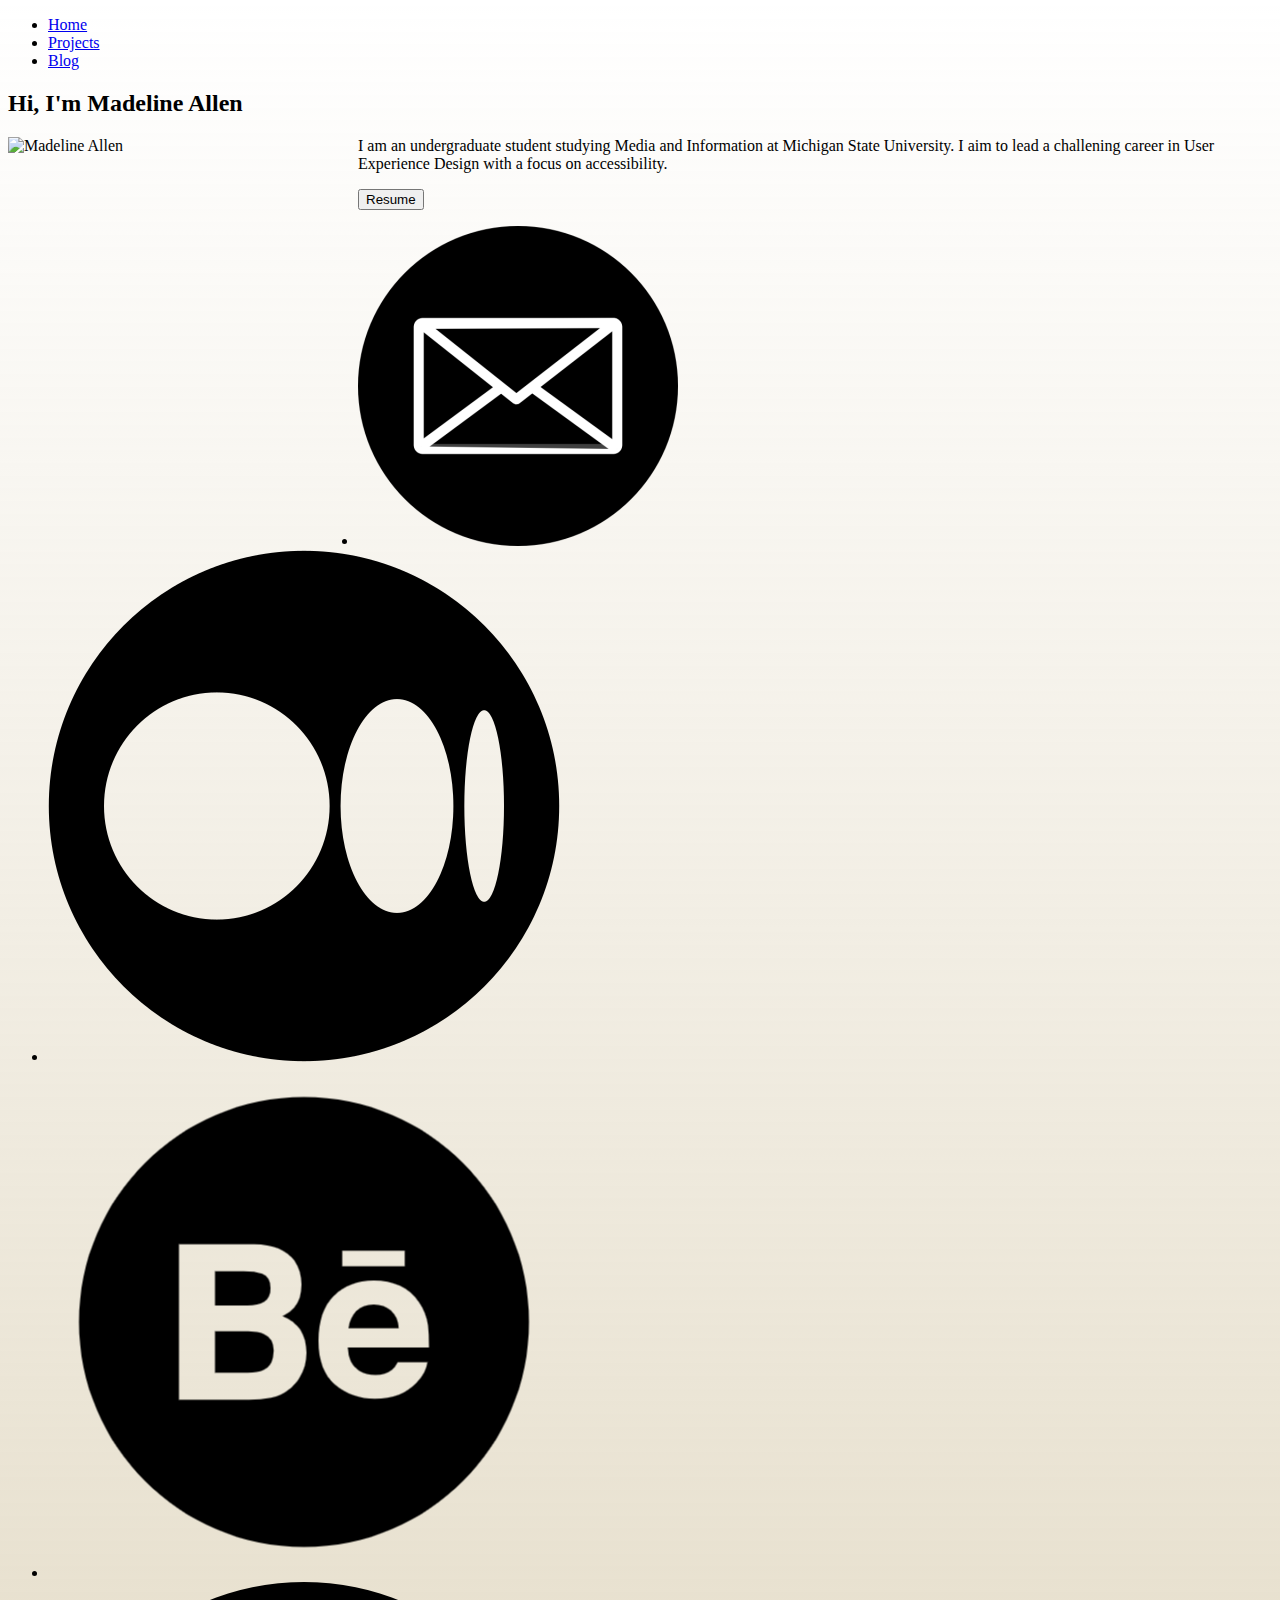
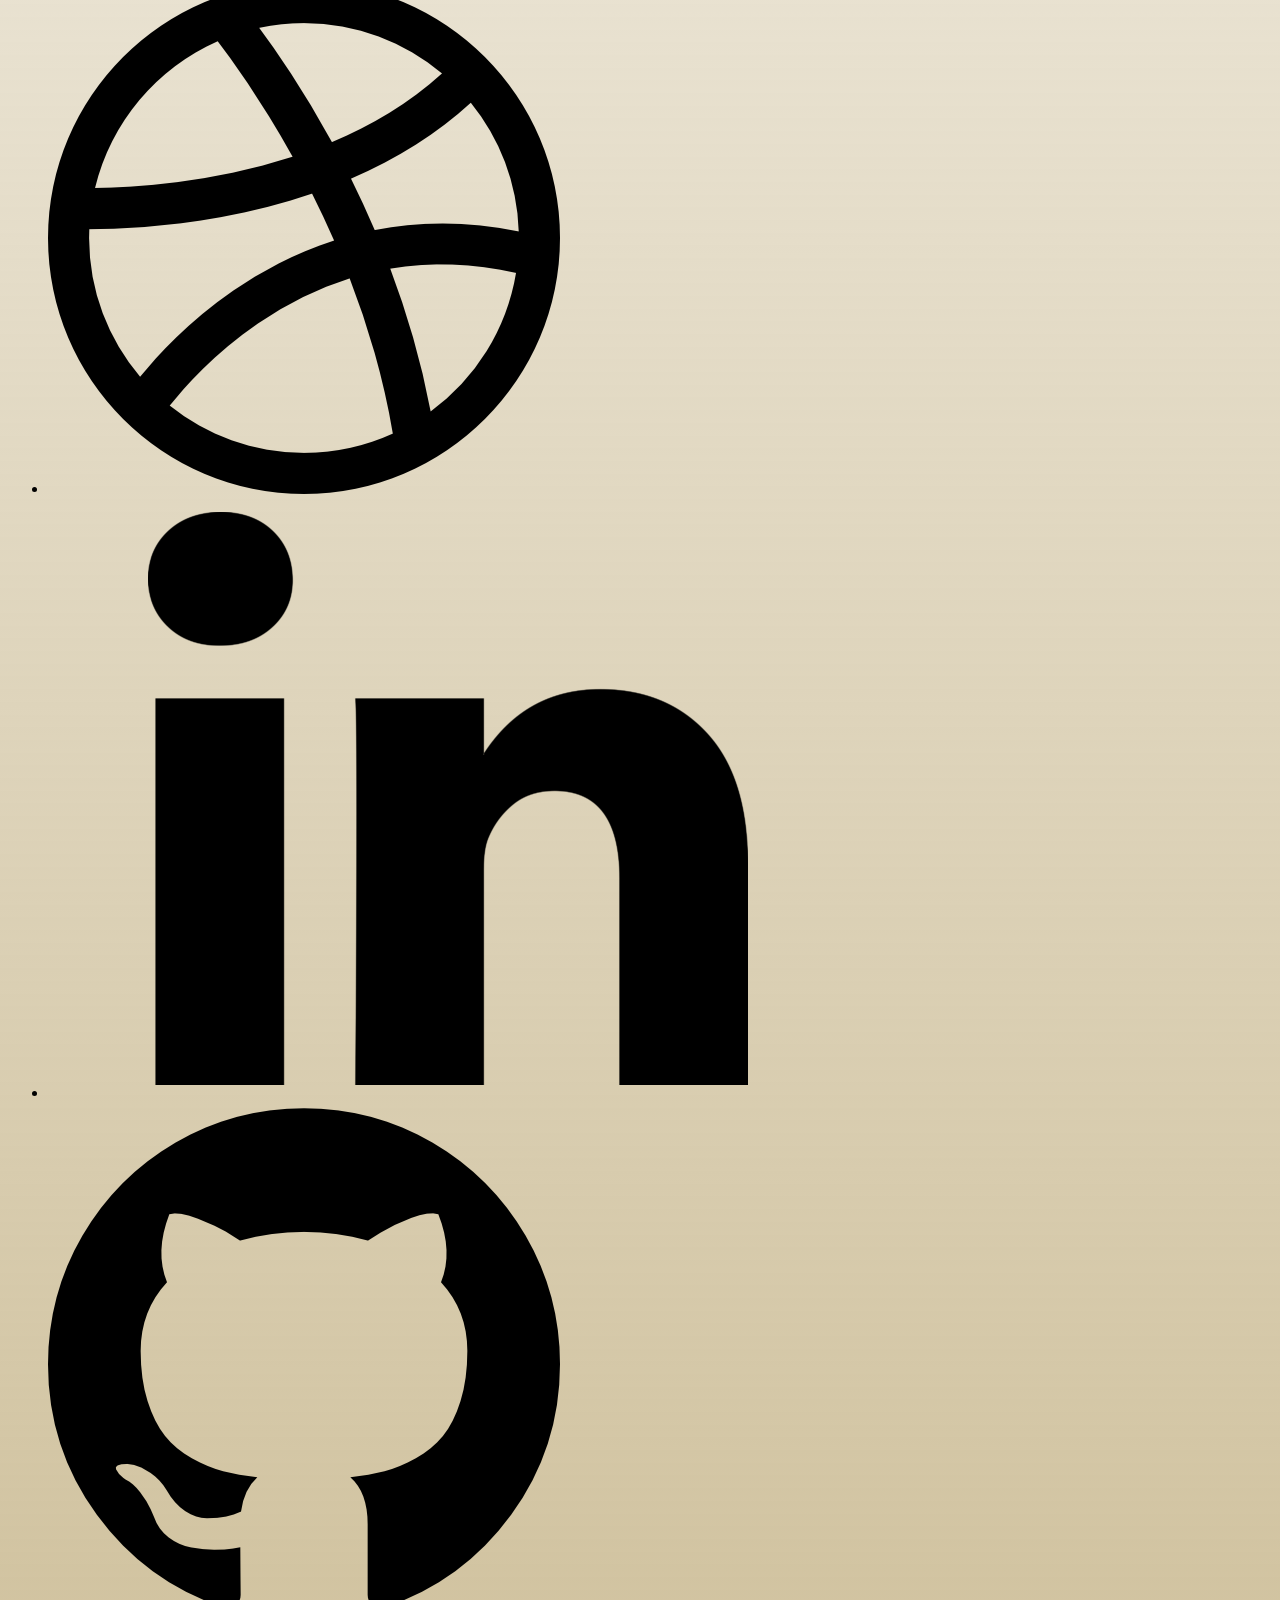
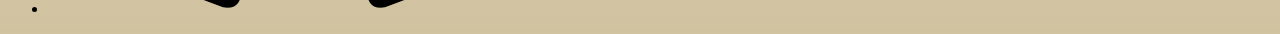
==== index.html @ 690f09d6 "commot" ====
<!DOCTYPE html>
<html lang="en">
<head>
    <meta charset="UTF-8">
    <meta http-equiv="X-UA-Compatible" content="IE=edge">
    <meta name="viewport" content="width=device-width, initial-scale=1.0">
    <link rel="stylesheet" href="style.css">
    <title>Home — Madeline Allen</title>
</head>
<body>
  <header>
          <div class="sticky">
      <nav>
          <ul>
              <li><a href="index.html">Home</a></li>
              <li><a href="projects.html">Projects</a></li>
              <li><a href="blog.html">Blog</a></li>
          </ul>
      </nav>
  </div>
</header>
</body>
<section>
    <h2 id="about" class="section-heading">Hi, I'm Madeline Allen</h2>
   </section>

   <section>
    <p><img style="float:left;" src="index.JPG" width="350" height="400" alt="Madeline Allen"></p>
    </section>

    <section>
        <p>I am an undergraduate student studying Media and Information at Michigan State University. 

            I aim to lead a challening career in User Experience Design with a focus on accessibility. 
            
            </p>
    </section>

    <section>
        <button id="resume">Resume</button>
    </section>

<section>
        <ul class="socials">
            <li><a href=""><img src="email.png" alt="Email"></a></li>
            <li><a href=""><img src="medium.webp" alt="Medium"></a></li>
            <li><a href=""><img src="behance.png" alt="Behance"></a></li>
            <li><a href=""><img src="dribbble.png" alt="Dribble"></a></li>
            <li><a href=""><img src="linkedin.png" alt="LinkedIn"></a></li>
            <li><a href=""><img src="github.png" alt="Github"></a></li>
        </ul>
    </section>
---- style.css ----
html {
    background: linear-gradient(180deg, rgba(109, 103, 84, 0) 0%, #D1C3A0 100%);
background-blend-mode: multiply;
}

/* Hi, I’m Madeline Allen */


position: absolute;
width: 440px;
height: 60px;
left: 472px;
top: 128px;

font-family: 'Optima';
font-style: normal;
font-weight: 700;
font-size: 36px;
line-height: 44px;

color: #000000;

.socials li {
    width: 30px;
    display: inline-block;
    padding: 20px 10px;
}
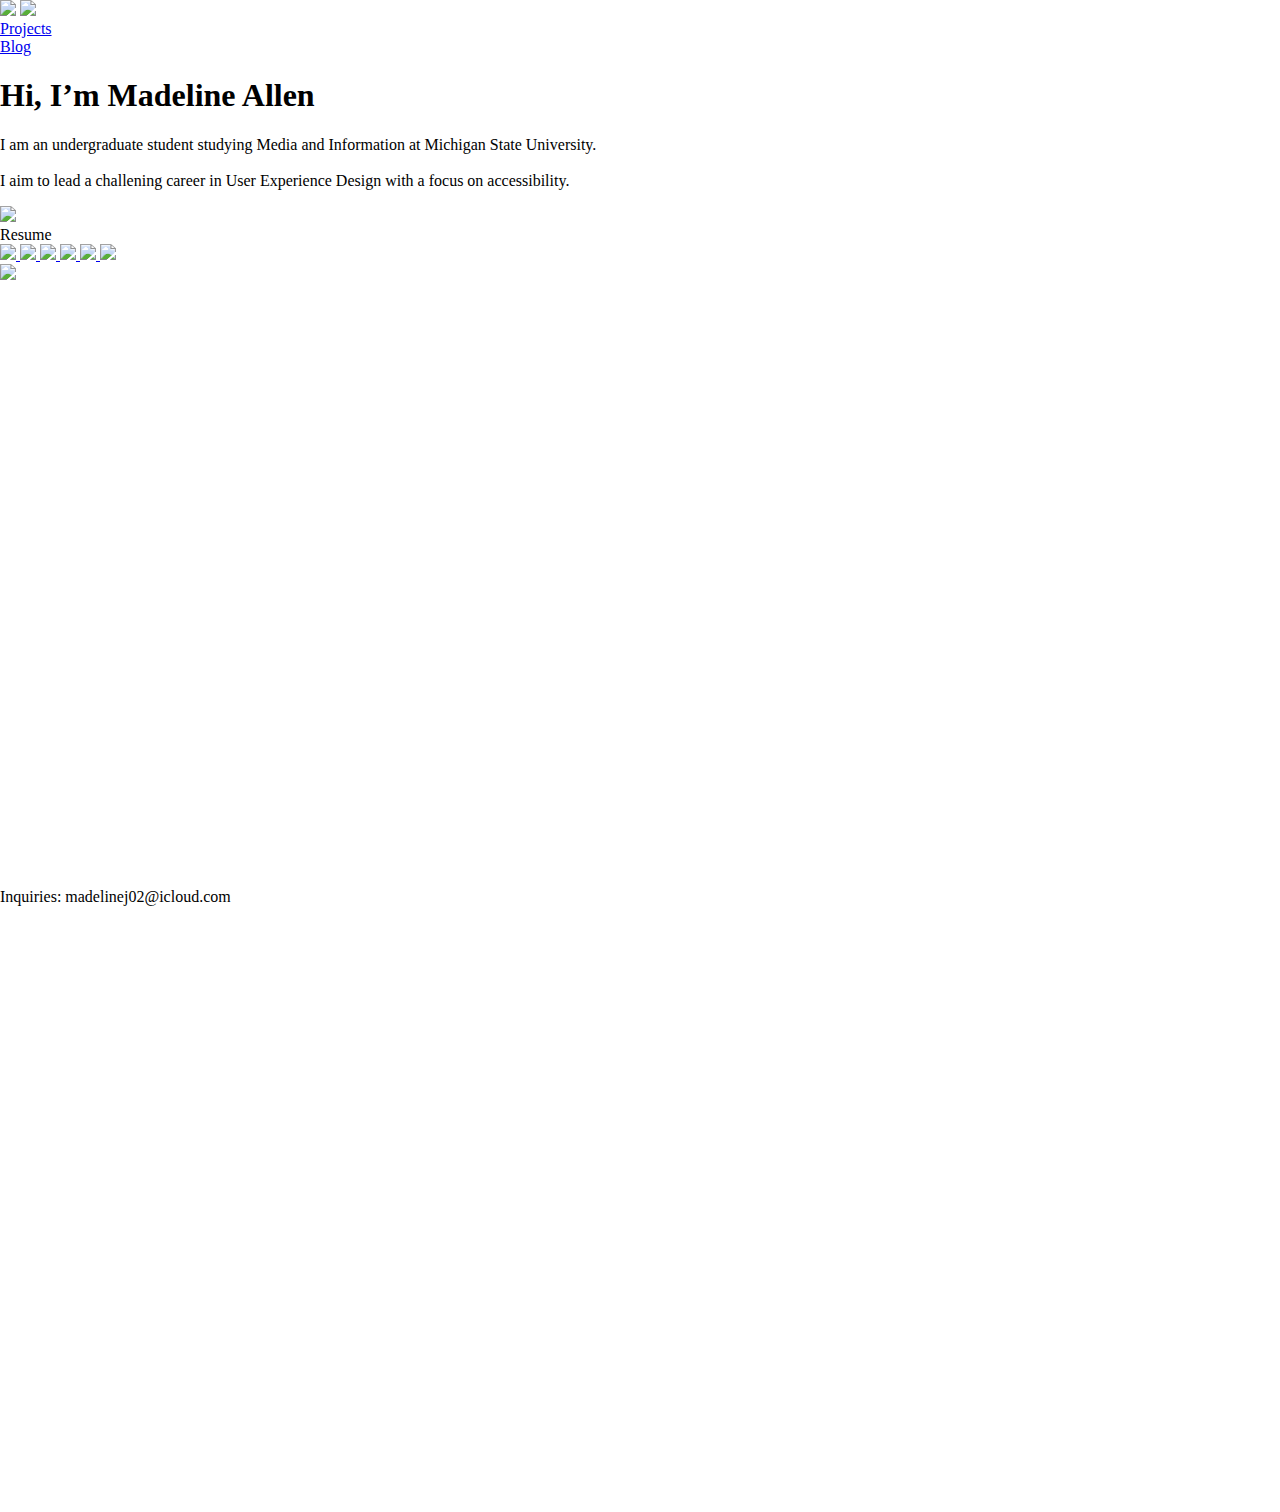
==== commit af978c0b: "commit" ====
--- a/index.html
+++ b/index.html
@@ -1,52 +1,156 @@
+
 <!DOCTYPE html>
-<html lang="en">
-<head>
-    <meta charset="UTF-8">
-    <meta http-equiv="X-UA-Compatible" content="IE=edge">
-    <meta name="viewport" content="width=device-width, initial-scale=1.0">
-    <link rel="stylesheet" href="style.css">
-    <title>Home — Madeline Allen</title>
-</head>
-<body>
-  <header>
-          <div class="sticky">
-      <nav>
-          <ul>
-              <li><a href="index.html">Home</a></li>
-              <li><a href="projects.html">Projects</a></li>
-              <li><a href="blog.html">Blog</a></li>
-          </ul>
-      </nav>
-  </div>
-</header>
-</body>
-<section>
-    <h2 id="about" class="section-heading">Hi, I'm Madeline Allen</h2>
-   </section>
+<html>
+  <head>
+    <meta charset="UTF-8" />
+    <meta name="viewport" content="width=device-width, initial-scale=1.0, maximum-scale=1.0" />
+    <link rel="shortcut icon" type="image/png" href="https://animaproject.s3.amazonaws.com/home/favicon.png" />
+    <meta name="og:type" content="website" />
+    <meta name="twitter:card" content="photo" />
+    <link rel="stylesheet" type="text/css" href="css/resume.css" />
+    <link rel="stylesheet" type="text/css" href="css/email.css" />
+    <link rel="stylesheet" type="text/css" href="css/home-index-html.css" />
+    <link rel="stylesheet" type="text/css" href="css/styleguide.css" />
+    <link rel="stylesheet" type="text/css" href="css/globals.css" />
+  </head>
+  <body style="margin: 0">
+    <input type="hidden" id="anPageName" name="page" value="home-index-html" />
+    <div class="container-center-horizontal">
+      <div class="home-index-html screen">
+        <div class="flex-row">
+          <img class="logo-1" src="img/logo-1@2x.png" />
+          <img class="index-1" src="img/index-1@2x.png" />
+          <div class="flex-col">
+            <div class="flex-row-1">
+              <a href="projects-projects-html.html"
+                ><div class="projects optima-regular-normal-black-15px">Projects</div> </a
+              ><a href="blog-blog-html.html"><div class="blog optima-regular-normal-black-15px">Blog</div> </a>
+            </div>
+            <h1 class="hi-im-madeline-allen">Hi, I’m Madeline Allen</h1>
+            <div class="overlap-group">
+              <p class="i-am-an-undergraduat">
+                I am an undergraduate student studying Media and Information at Michigan State University. <br /><br />I
+                aim to lead a challening career in User Experience Design with a focus on accessibility.
+              </p>
+              <a href="javascript:ShowOverlay('resume', 'animate-appear');"
+                ><img class="rectangle-1" src="img/rectangle-1@1x.png" />
+              </a>
+              <div class="resume valign-text-middle">Resume</div>
+            </div>
+          </div>
+        </div>
+        <div class="flex-row-2">
+          <a href="javascript:ShowOverlay('email', 'animate-appear');" class="align-self-flex-end"
+            ><img class="email-1" src="img/email-1@2x.png" /> </a
+          ><a href="https://medium.com/@MadelineAllenDesign/about" target="_blank" class="align-self-flex-end"
+            ><img class="medium_circle-512-3" src="img/medium-circle-512-3@2x.png" /> </a
+          ><a href="https://www.behance.net/madelineallen1/moodboards" target="_blank"
+            ><img class="behance-1" src="img/behance-1@2x.png" /> </a
+          ><a href="https://dribbble.com/MadelineAllen/about" target="_blank"
+            ><img class="dribbble-1" src="img/dribbble-1@2x.png" /> </a
+          ><a href="www.linkedin.com/in/madeline-allen-24618a232" target="_blank"
+            ><img class="icon-linkedin" src="img/linkedin-icon-1-logo-1@2x.png" /> </a
+          ><a href="https://github.com/madeline-allen/mi349_finalproject" target="_blank"
+            ><img class="github-1" src="img/github-1@2x.png" />
+          </a>
+        </div>
+      </div>
+    </div>
+    <div id="overlay-resume" class="overlay" style="min-height: 624px">
+      <div class="container-center-horizontal">
+        <div class="resume screen">
+          <div class="resume-1"><img class="resume-1-1" src="img/resume-1@1x.png" /></div>
+        </div>
+      </div>
+    </div>
+    <script>
+      var overlay_id = "overlay-resume";
+      document.getElementById(overlay_id).addEventListener(
+        "click",
+        function (event) {
+          var overlay_id = "overlay-resume";
+          var e = event || window.event;
+          var overlayElement = document.getElementById(overlay_id);
+          var overlayContainer = overlayElement.getElementsByClassName("resume");
+          var clickedDiv = e.toElement || e.target;
+          var dismissButton = clickedDiv.parentElement.id == overlay_id;
+          var clickOutsideOverlay = false;
+          if (overlayContainer.length > 0) {
+            clickOutsideOverlay = !overlayContainer[0].contains(clickedDiv) || overlayContainer[0] == clickedDiv;
+          }
+          if (dismissButton || clickOutsideOverlay) {
+            HideOverlay("resume", "animate-disappear");
+          }
+        },
+        false
+      );
+    </script>
+    <div id="overlay-email" class="overlay" style="min-height: 624px">
+      <div class="container-center-horizontal">
+        <div class="email screen">
+          <div class="email-1">
+            <div class="inquiries-madelinej02icloudcom valign-text-middle">Inquiries: madelinej02@icloud.com</div>
+          </div>
+        </div>
+      </div>
+    </div>
+    <script>
+      var overlay_id = "overlay-email";
+      document.getElementById(overlay_id).addEventListener(
+        "click",
+        function (event) {
+          var overlay_id = "overlay-email";
+          var e = event || window.event;
+          var overlayElement = document.getElementById(overlay_id);
+          var overlayContainer = overlayElement.getElementsByClassName("email");
+          var clickedDiv = e.toElement || e.target;
+          var dismissButton = clickedDiv.parentElement.id == overlay_id;
+          var clickOutsideOverlay = false;
+          if (overlayContainer.length > 0) {
+            clickOutsideOverlay = !overlayContainer[0].contains(clickedDiv) || overlayContainer[0] == clickedDiv;
+          }
+          if (dismissButton || clickOutsideOverlay) {
+            HideOverlay("email", "animate-disappear");
+          }
+        },
+        false
+      );
+    </script>
+    <script>
+      ShowOverlay = function (overlayName, animationName) {
+        overlayName = "overlay-" + overlayName;
+        var cssClasses = document.getElementById(overlayName).className.split(" ");
+        var last = cssClasses.slice(-1)[0];
+        if (last.lastIndexOf("animate") == -1) {
+          document.getElementById(overlayName).className =
+            document.getElementById(overlayName).className + " " + animationName;
+        }
+        if (window.loadAsyncSrc != undefined) {
+          loadAsyncSrc();
+        }
+      };
+      HideOverlay = function (overlayName, animationName) {
+        overlayName = "overlay-" + overlayName;
+        var cssClasses = document.getElementById(overlayName).className.split(" ");
+        var last = cssClasses.slice(-1)[0];
+        if (last.lastIndexOf("animate") != -1) {
+          cssClasses.splice(-1);
+          cssClasses.push(animationName);
+          document.getElementById(overlayName).className = cssClasses.join(" ");
 
-   <section>
-    <p><img style="float:left;" src="index.JPG" width="350" height="400" alt="Madeline Allen"></p>
-    </section>
-
-    <section>
-        <p>I am an undergraduate student studying Media and Information at Michigan State University. 
-
-            I aim to lead a challening career in User Experience Design with a focus on accessibility. 
-            
-            </p>
-    </section>
-
-    <section>
-        <button id="resume">Resume</button>
-    </section>
-
-<section>
-        <ul class="socials">
-            <li><a href=""><img src="email.png" alt="Email"></a></li>
-            <li><a href=""><img src="medium.webp" alt="Medium"></a></li>
-            <li><a href=""><img src="behance.png" alt="Behance"></a></li>
-            <li><a href=""><img src="dribbble.png" alt="Dribble"></a></li>
-            <li><a href=""><img src="linkedin.png" alt="LinkedIn"></a></li>
-            <li><a href=""><img src="github.png" alt="Github"></a></li>
-        </ul>
-    </section>+          cssClasses.splice(-1);
+          setTimeout(function () {
+            document.getElementById(overlayName).className = cssClasses.join(" ");
+          }, 1100);
+        }
+        var vids = document.getElementsByTagName("video");
+        if (vids) {
+          for (var i = 0; i < vids.length; i++) {
+            var video = vids.item(i);
+            video.pause();
+          }
+        }
+      };
+    </script>
+  </body>
+</html>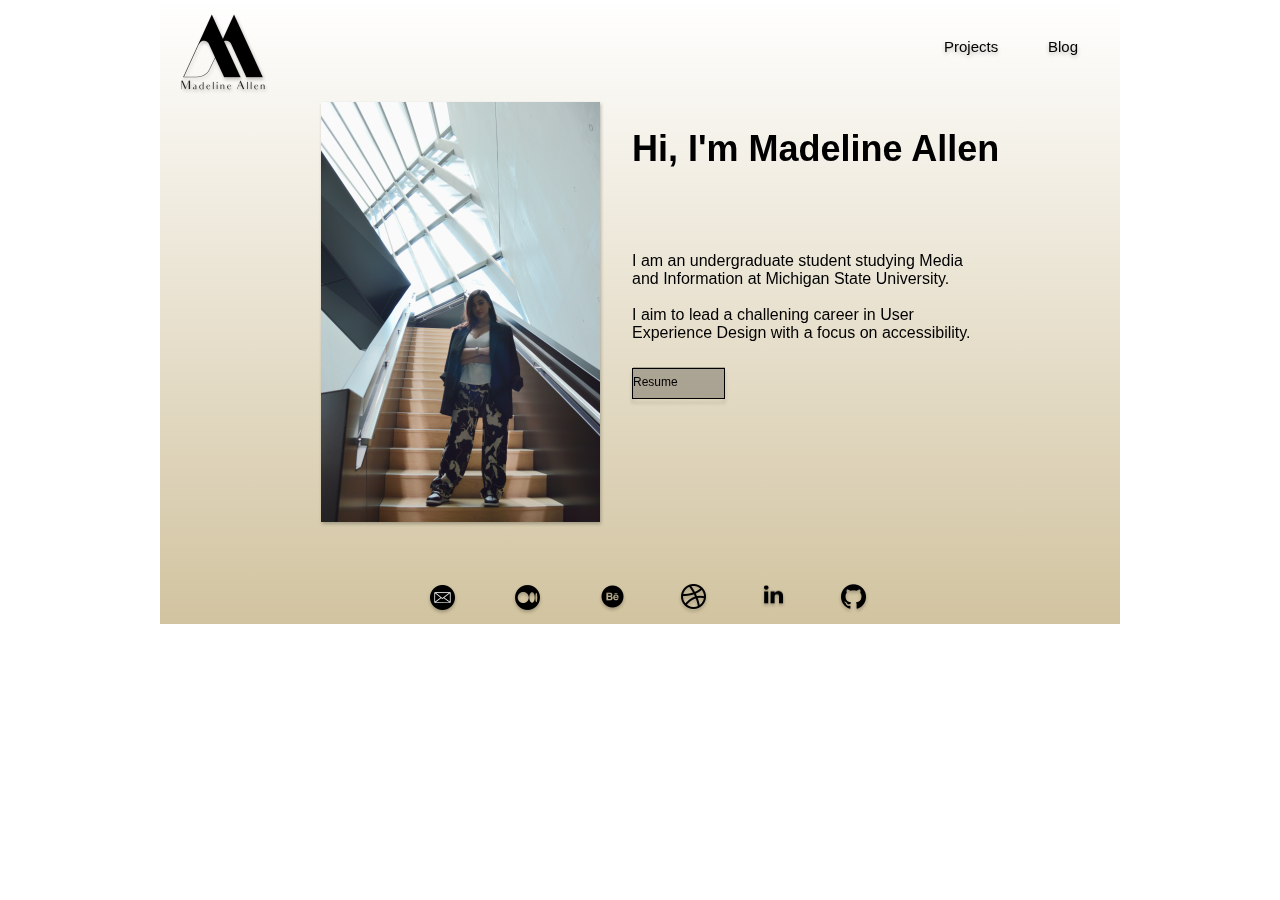
==== commit 33d0b062: "commit" ====
--- a/index.html
+++ b/index.html
@@ -1,4 +1,3 @@
-
 <!DOCTYPE html>
 <html>
   <head>
@@ -7,33 +6,29 @@
     <link rel="shortcut icon" type="image/png" href="https://animaproject.s3.amazonaws.com/home/favicon.png" />
     <meta name="og:type" content="website" />
     <meta name="twitter:card" content="photo" />
-    <link rel="stylesheet" type="text/css" href="css/resume.css" />
-    <link rel="stylesheet" type="text/css" href="css/email.css" />
-    <link rel="stylesheet" type="text/css" href="css/home-index-html.css" />
-    <link rel="stylesheet" type="text/css" href="css/styleguide.css" />
-    <link rel="stylesheet" type="text/css" href="css/globals.css" />
+    <link rel="stylesheet" type="text/css" href="style.css" />
   </head>
   <body style="margin: 0">
     <input type="hidden" id="anPageName" name="page" value="home-index-html" />
     <div class="container-center-horizontal">
       <div class="home-index-html screen">
         <div class="flex-row">
-          <img class="logo-1" src="img/logo-1@2x.png" />
-          <img class="index-1" src="img/index-1@2x.png" />
+          <img class="logo-1" src="logo.png" />
+          <img class="index-1" src="index.png" />
           <div class="flex-col">
             <div class="flex-row-1">
-              <a href="projects-projects-html.html"
+              <a href="projects.html"
                 ><div class="projects optima-regular-normal-black-15px">Projects</div> </a
-              ><a href="blog-blog-html.html"><div class="blog optima-regular-normal-black-15px">Blog</div> </a>
+              ><a href="blog.html"><div class="blog optima-regular-normal-black-15px">Blog</div> </a>
             </div>
-            <h1 class="hi-im-madeline-allen">Hi, I’m Madeline Allen</h1>
+            <h1 class="hi-im-madeline-allen">Hi, I'm Madeline Allen</h1>
             <div class="overlap-group">
               <p class="i-am-an-undergraduat">
                 I am an undergraduate student studying Media and Information at Michigan State University. <br /><br />I
                 aim to lead a challening career in User Experience Design with a focus on accessibility.
               </p>
               <a href="javascript:ShowOverlay('resume', 'animate-appear');"
-                ><img class="rectangle-1" src="img/rectangle-1@1x.png" />
+                ><img class="rectangle-1" src="rectangle.png" />
               </a>
               <div class="resume valign-text-middle">Resume</div>
             </div>
@@ -41,17 +36,17 @@
         </div>
         <div class="flex-row-2">
           <a href="javascript:ShowOverlay('email', 'animate-appear');" class="align-self-flex-end"
-            ><img class="email-1" src="img/email-1@2x.png" /> </a
+            ><img class="email-1" src="email.png" /> </a
           ><a href="https://medium.com/@MadelineAllenDesign/about" target="_blank" class="align-self-flex-end"
-            ><img class="medium_circle-512-3" src="img/medium-circle-512-3@2x.png" /> </a
+            ><img class="medium_circle-512-3" src="medium.png" /> </a
           ><a href="https://www.behance.net/madelineallen1/moodboards" target="_blank"
-            ><img class="behance-1" src="img/behance-1@2x.png" /> </a
+            ><img class="behance-1" src="behance.png" /> </a
           ><a href="https://dribbble.com/MadelineAllen/about" target="_blank"
-            ><img class="dribbble-1" src="img/dribbble-1@2x.png" /> </a
+            ><img class="dribbble-1" src="dribbble.png" /> </a
           ><a href="www.linkedin.com/in/madeline-allen-24618a232" target="_blank"
-            ><img class="icon-linkedin" src="img/linkedin-icon-1-logo-1@2x.png" /> </a
+            ><img class="icon-linkedin" src="linkedin.png" /> </a
           ><a href="https://github.com/madeline-allen/mi349_finalproject" target="_blank"
-            ><img class="github-1" src="img/github-1@2x.png" />
+            ><img class="github-1" src="github.png" />
           </a>
         </div>
       </div>
@@ -59,7 +54,7 @@
     <div id="overlay-resume" class="overlay" style="min-height: 624px">
       <div class="container-center-horizontal">
         <div class="resume screen">
-          <div class="resume-1"><img class="resume-1-1" src="img/resume-1@1x.png" /></div>
+          <div class="resume-1"><img class="resume-1-1" src="resume.png" /></div>
         </div>
       </div>
     </div>
@@ -153,4 +148,4 @@
       };
     </script>
   </body>
-</html>+</html>
--- a/style.css
+++ b/style.css
@@ -0,0 +1,1092 @@
+/* screen - home-index-html */
+
+.home-index-html {
+    align-items: flex-end;
+    background: linear-gradient(180deg, rgba(109.44, 103.05, 83.9, 0) 0%, rgb(209.31, 195.39, 159.6) 100%);
+    background-color: rgba(255,255,255,1.0);
+    display: flex;
+    flex-direction: column;
+    height: 624px;
+    mix-blend-mode: multiply;
+    padding: 7px 8px;
+    width: 960px;
+  }
+  
+  .home-index-html .flex-row {
+    align-items: flex-start;
+    display: flex;
+    height: 521px;
+    min-width: 939px;
+  }
+  
+  .home-index-html .logo-1 {
+    height: 94px;
+    object-fit: cover;
+    width: 102px;
+  }
+  
+  .home-index-html .index-1 {
+    align-self: flex-end;
+    height: 428px;
+    margin-left: 43px;
+    object-fit: cover;
+    width: 287px;
+  }
+  
+  .home-index-html .flex-col {
+    align-items: flex-start;
+    display: flex;
+    flex-direction: column;
+    margin-left: 23px;
+    margin-top: 30.5px;
+    min-height: 396px;
+    width: 484px;
+  }
+  
+  .home-index-html .flex-row-1 {
+    align-items: flex-start;
+    align-self: flex-end;
+    display: flex;
+    height: 22px;
+    min-width: 168px;
+  }
+  
+  .home-index-html .projects {
+    cursor: pointer;
+    letter-spacing: 0;
+    min-height: 22px;
+    text-shadow: 0px 2px 4px #00000040;
+    width: 64px;
+  }
+  
+  .home-index-html .blog {
+    cursor: pointer;
+    letter-spacing: 0;
+    margin-left: 40px;
+    min-height: 21px;
+    text-shadow: 0px 2px 4px #00000040;
+    width: 64px;
+  }
+  
+  .home-index-html .hi-im-madeline-allen {
+    color: var(--black);
+    font-family: var(--font-family-optima-bold);
+    font-size: var(--font-size-xl);
+    font-weight: 700;
+    letter-spacing: 0;
+    margin-left: 4px;
+    margin-top: 68px;
+    min-height: 60px;
+    width: 440px;
+  }
+  
+  .home-index-html .overlap-group {
+    height: 222px;
+    margin-top: 24px;
+    position: relative;
+    width: 359px;
+  }
+  
+  .home-index-html .i-am-an-undergraduat {
+    color: var(--black);
+    font-family: var(--font-family-optima-regular);
+    font-size: var(--font-size-l);
+    font-weight: 400;
+    left: 4px;
+    letter-spacing: 0;
+    position: absolute;
+    top: 0;
+    width: 355px;
+  }
+  
+  .home-index-html .rectangle-1 {
+    cursor: pointer;
+    height: 39px;
+    left: 0;
+    position: absolute;
+    top: 132px;
+    width: 101px;
+  }
+  
+  .home-index-html .resume {
+    color: var(--black);
+    font-family: var(--font-family-optima-regular);
+    font-size: var(--font-size-xs);
+    font-weight: 400;
+    height: 31px;
+    left: 5px;
+    letter-spacing: 0;
+    position: absolute;
+    text-align: center;
+    top: 131px;
+    width: 92px;
+  }
+  
+  .home-index-html .flex-row-2 {
+    align-items: flex-start;
+    align-self: center;
+    display: flex;
+    height: 34px;
+    margin-left: 16.0px;
+    margin-top: 54px;
+    min-width: 444px;
+  }
+  
+  .home-index-html .email-1 {
+    align-self: flex-end;
+    cursor: pointer;
+    height: 33px;
+    object-fit: cover;
+    width: 33px;
+  }
+  
+  .home-index-html .medium_circle-512-3 {
+    align-self: flex-end;
+    cursor: pointer;
+    height: 33px;
+    margin-left: 52px;
+    object-fit: cover;
+    width: 33px;
+  }
+  
+  .home-index-html .behance-1 {
+    cursor: pointer;
+    height: 33px;
+    margin-left: 52px;
+    object-fit: cover;
+    width: 33px;
+  }
+  
+  .home-index-html .dribbble-1 {
+    cursor: pointer;
+    height: 33px;
+    margin-left: 48px;
+    object-fit: cover;
+    width: 33px;
+  }
+  
+  .home-index-html .icon-linkedin {
+    cursor: pointer;
+    height: 27px;
+    margin-left: 47px;
+    margin-top: 1.0px;
+    object-fit: cover;
+    width: 33px;
+  }
+  
+  .home-index-html .github-1 {
+    cursor: pointer;
+    height: 33px;
+    margin-left: 47px;
+    object-fit: cover;
+    width: 33px;
+  }
+  /* screen - blog-blog-html */
+
+.blog-blog-html {
+    align-items: flex-start;
+    background: linear-gradient(180deg, rgba(109, 103, 84, 0) 0%, rgb(209, 195, 160) 100%);
+    background-color: rgba(255,255,255,1.0);
+    display: flex;
+    height: 631px;
+    overflow: hidden;
+    padding: 7px 0;
+    width: 960px;
+  }
+  
+  .blog-blog-html .logo-1 {
+    cursor: pointer;
+    height: 94px;
+    margin-left: 13px;
+    object-fit: cover;
+    width: 102px;
+  }
+  
+  .blog-blog-html .flex-col {
+    align-items: flex-end;
+    display: flex;
+    flex-direction: column;
+    margin-left: 151px;
+    margin-top: 133px;
+    min-height: 476px;
+    width: 482px;
+  }
+  
+  .blog-blog-html .name {
+    cursor: pointer;
+    height: 53px;
+    letter-spacing: 0;
+    margin-right: 6px;
+    text-align: center;
+    text-shadow: 0px 4px 4px #00000040;
+    width: 256px;
+  }
+  
+  .blog-blog-html .january-yes-its-pos {
+    cursor: pointer;
+    height: 57px;
+    letter-spacing: 0;
+    margin-right: 6px;
+    margin-top: 50px;
+    text-align: center;
+    text-shadow: 0px 4px 4px #00000040;
+    width: 256px;
+  }
+  
+  .blog-blog-html .december-the-power-of-love-languages {
+    cursor: pointer;
+    height: 63px;
+    letter-spacing: 0;
+    margin-right: 6px;
+    margin-top: 22px;
+    text-align: center;
+    text-shadow: 0px 4px 4px #00000040;
+    width: 256px;
+  }
+  
+  .blog-blog-html .frame-1 {
+    align-items: flex-start;
+    background-color: #000000a6;
+    box-shadow: 1px 2px 4px #00000040;
+    cursor: pointer;
+    display: flex;
+    height: 40px;
+    margin-top: 39px;
+    overflow: hidden;
+    padding: 3px 0;
+    width: 262px;
+  }
+  
+  .blog-blog-html .overlap-group {
+    height: 31px;
+    margin-left: -3px;
+    position: relative;
+    width: 251px;
+  }
+  
+  .blog-blog-html .view-all-articles-on-her-campus {
+    height: 31px;
+    left: 0;
+    letter-spacing: 0;
+    position: absolute;
+    text-align: center;
+    top: 0;
+    width: 230px;
+  }
+  
+  .blog-blog-html .arrow-3 {
+    height: 7px;
+    left: 224px;
+    position: absolute;
+    top: 13px;
+    width: 28px;
+  }
+  
+  .blog-blog-html .flex-row {
+    align-items: flex-start;
+    align-self: flex-start;
+    display: flex;
+    height: 34px;
+    margin-top: 118px;
+    min-width: 444px;
+  }
+  
+  .blog-blog-html .email-1 {
+    align-self: flex-end;
+    cursor: pointer;
+    height: 33px;
+    object-fit: cover;
+    width: 33px;
+  }
+  
+  .blog-blog-html .medium_circle-512-2 {
+    align-self: flex-end;
+    cursor: pointer;
+    height: 33px;
+    margin-left: 52px;
+    object-fit: cover;
+    width: 33px;
+  }
+  
+  .blog-blog-html .behance-1 {
+    cursor: pointer;
+    height: 33px;
+    margin-left: 52px;
+    object-fit: cover;
+    width: 33px;
+  }
+  
+  .blog-blog-html .dribbble-1 {
+    cursor: pointer;
+    height: 33px;
+    margin-left: 48px;
+    object-fit: cover;
+    width: 33px;
+  }
+  
+  .blog-blog-html .icon-linkedin {
+    align-self: center;
+    cursor: pointer;
+    height: 27px;
+    margin-left: 47px;
+    margin-top: 1.12px;
+    object-fit: cover;
+    width: 33px;
+  }
+  
+  .blog-blog-html .github-1 {
+    cursor: pointer;
+    height: 33px;
+    margin-left: 47px;
+    object-fit: cover;
+    width: 33px;
+  }
+  
+  .blog-blog-html .projects {
+    cursor: pointer;
+    letter-spacing: 0;
+    margin-left: 36px;
+    margin-top: 31px;
+    min-height: 22px;
+    text-shadow: 0px 2px 4px #00000040;
+    width: 64px;
+  }
+  
+  .blog-blog-html .blog {
+    color: var(--black);
+    font-family: var(--font-family-optima-bold);
+    font-size: var(--font-size-m);
+    font-weight: 700;
+    letter-spacing: 0;
+    margin-left: 40px;
+    margin-top: 31px;
+    min-height: 21px;
+    text-shadow: 0px 2px 4px #00000040;
+    width: 64px;
+  }
+  
+  .blog-blog-html .header-1 {
+    height: 478px;
+    margin-left: 10px;
+    margin-top: 98px;
+    width: 960px;
+  }
+  /* screen - projects-projects-html */
+
+.projects-projects-html {
+    align-items: flex-end;
+    background: linear-gradient(180deg, rgba(109, 103, 84, 0) 0%, rgb(209, 195, 160) 100%);
+    background-color: rgba(255,255,255,1.0);
+    display: flex;
+    flex-direction: column;
+    height: 624px;
+    padding: 7px 8px;
+    width: 960px;
+  }
+  
+  .projects-projects-html .flex-row {
+    align-items: flex-start;
+    display: flex;
+    height: 469px;
+    min-width: 939px;
+  }
+  
+  .projects-projects-html .flex-row-1 {
+    align-items: flex-end;
+    display: flex;
+    height: 463px;
+    min-width: 425px;
+  }
+  
+  .projects-projects-html .flex-col {
+    align-items: flex-end;
+    display: flex;
+    flex-direction: column;
+    min-height: 463px;
+    width: 207px;
+  }
+  
+  .projects-projects-html .logo-1 {
+    align-self: flex-start;
+    cursor: pointer;
+    height: 94px;
+    object-fit: cover;
+    width: 102px;
+  }
+  
+  .projects-projects-html .overlap-group1 {
+    height: 134px;
+    margin-top: 71px;
+    position: relative;
+    width: 176px;
+  }
+  
+  .projects-projects-html .rectangle {
+    background-color: var(--black-3);
+    box-shadow: 1px 2px 4px #00000040;
+    cursor: pointer;
+    height: 134px;
+    left: 0;
+    position: absolute;
+    top: 0;
+    width: 176px;
+  }
+  
+  .projects-projects-html .spotlight-museum-ap {
+    height: 134px;
+    left: 0;
+    letter-spacing: 0;
+    position: absolute;
+    text-align: center;
+    top: 0;
+    width: 176px;
+  }
+  
+  .projects-projects-html .overlap-group {
+    align-items: flex-start;
+    background-color: var(--black-3);
+    box-shadow: 1px 2px 4px #00000040;
+    display: flex;
+    margin-top: 30px;
+    min-width: 176px;
+  }
+  
+  .projects-projects-html .improving-digital-li {
+    cursor: pointer;
+    height: 134px;
+    letter-spacing: 0;
+    margin-left: -1px;
+    margin-top: -1px;
+    text-align: center;
+    width: 176px;
+  }
+  
+  .projects-projects-html .overlap-group-container {
+    align-items: flex-start;
+    display: flex;
+    flex-direction: column;
+    margin-left: 42px;
+    min-height: 298px;
+    width: 176px;
+  }
+  
+  .projects-projects-html .overlap-group2 {
+    height: 137px;
+    position: relative;
+    width: 176px;
+  }
+  
+  .projects-projects-html .rectangle-4 {
+    background-color: #000000c2;
+    box-shadow: 1px 2px 4px #00000040;
+    cursor: pointer;
+    height: 134px;
+    left: 0;
+    position: absolute;
+    top: 0;
+    width: 176px;
+  }
+  
+  .projects-projects-html .spotlight-museum-app-preproduction {
+    height: 134px;
+    left: 0;
+    letter-spacing: 0;
+    position: absolute;
+    text-align: center;
+    top: 3px;
+    width: 176px;
+  }
+  
+  .projects-projects-html .overlap-group3 {
+    height: 134px;
+    margin-top: 27px;
+    position: relative;
+    width: 176px;
+  }
+  
+  .projects-projects-html .surname {
+    height: 134px;
+    left: 0;
+    letter-spacing: 0;
+    position: absolute;
+    text-align: center;
+    top: 0;
+    width: 176px;
+  }
+  
+  .projects-projects-html .flex-col-1 {
+    align-items: flex-start;
+    align-self: flex-end;
+    display: flex;
+    flex-direction: column;
+    margin-left: 39px;
+    min-height: 438px;
+    width: 475px;
+  }
+  
+  .projects-projects-html .flex-row-2 {
+    align-items: flex-start;
+    align-self: flex-end;
+    display: flex;
+    height: 22px;
+    min-width: 168px;
+  }
+  
+  .projects-projects-html .projects {
+    color: var(--black);
+    font-family: var(--font-family-optima-bold);
+    font-size: var(--font-size-m);
+    font-weight: 700;
+    letter-spacing: 0;
+    min-height: 22px;
+    text-shadow: 0px 2px 4px #00000040;
+    width: 64px;
+  }
+  
+  .projects-projects-html .blog {
+    cursor: pointer;
+    letter-spacing: 0;
+    margin-left: 40px;
+    min-height: 21px;
+    text-shadow: 0px 2px 4px #00000040;
+    width: 64px;
+  }
+  
+  .projects-projects-html .design-1 {
+    height: 306px;
+    margin-top: 110px;
+    object-fit: cover;
+    width: 445px;
+  }
+  
+  .projects-projects-html .flex-row-3 {
+    align-items: flex-start;
+    align-self: center;
+    display: flex;
+    height: 34px;
+    margin-left: 16.0px;
+    margin-top: 106px;
+    min-width: 444px;
+  }
+  
+  .projects-projects-html .email-1 {
+    align-self: flex-end;
+    cursor: pointer;
+    height: 33px;
+    object-fit: cover;
+    width: 33px;
+  }
+  
+  .projects-projects-html .link {
+    cursor: pointer;
+    height: 33px;
+    margin-left: 52px;
+    margin-top: 0;
+    object-fit: cover;
+    width: 33px;
+  }
+  
+  .projects-projects-html .dribbble-1 {
+    cursor: pointer;
+    height: 33px;
+    margin-left: 48px;
+    margin-top: 0;
+    object-fit: cover;
+    width: 33px;
+  }
+  
+  .projects-projects-html .icon-linkedin {
+    cursor: pointer;
+    height: 27px;
+    margin-left: 47px;
+    object-fit: cover;
+    width: 33px;
+  }
+  
+  .projects-projects-html .github-1 {
+    cursor: pointer;
+    height: 33px;
+    margin-left: 47px;
+    margin-top: 0;
+    object-fit: cover;
+    width: 33px;
+  }
+  /* screen - improvingdigitallit */
+
+.improvingdigitallit {
+    align-items: flex-start;
+    background-color: var(--black-2);
+    display: flex;
+    height: 624px;
+    width: 960px;
+  }
+  
+  #overlay-improvingdigitallit {
+    background-color: var(--black-2);
+  }
+  
+  .overlay .improvingdigitallit {
+    background-color: #00000000;
+  }
+  
+  .improvingdigitallit .improving-digital-lit {
+    align-items: flex-start;
+    background-color: var(--white);
+    display: flex;
+    left: calc(50vw - 240.0px);
+    padding: 0 12px;
+    position: relative;
+    top: calc(50vh - 288.0px);
+    width: 480px;
+  }
+  
+  .improvingdigitallit .madeline-allen-mi-30 {
+    height: 576px;
+    object-fit: cover;
+    width: 455px;
+  }
+  /* screen - blog-blog-html */
+
+.blog-blog-html {
+    align-items: flex-start;
+    background: linear-gradient(180deg, rgba(109, 103, 84, 0) 0%, rgb(209, 195, 160) 100%);
+    background-color: rgba(255,255,255,1.0);
+    display: flex;
+    height: 631px;
+    overflow: hidden;
+    padding: 7px 0;
+    width: 960px;
+  }
+  
+  .blog-blog-html .logo-1 {
+    cursor: pointer;
+    height: 94px;
+    margin-left: 13px;
+    object-fit: cover;
+    width: 102px;
+  }
+  
+  .blog-blog-html .flex-col {
+    align-items: flex-end;
+    display: flex;
+    flex-direction: column;
+    margin-left: 151px;
+    margin-top: 133px;
+    min-height: 476px;
+    width: 482px;
+  }
+  
+  .blog-blog-html .name {
+    cursor: pointer;
+    height: 53px;
+    letter-spacing: 0;
+    margin-right: 6px;
+    text-align: center;
+    text-shadow: 0px 4px 4px #00000040;
+    width: 256px;
+  }
+  
+  .blog-blog-html .january-yes-its-pos {
+    cursor: pointer;
+    height: 57px;
+    letter-spacing: 0;
+    margin-right: 6px;
+    margin-top: 50px;
+    text-align: center;
+    text-shadow: 0px 4px 4px #00000040;
+    width: 256px;
+  }
+  
+  .blog-blog-html .december-the-power-of-love-languages {
+    cursor: pointer;
+    height: 63px;
+    letter-spacing: 0;
+    margin-right: 6px;
+    margin-top: 22px;
+    text-align: center;
+    text-shadow: 0px 4px 4px #00000040;
+    width: 256px;
+  }
+  
+  .blog-blog-html .frame-1 {
+    align-items: flex-start;
+    background-color: #000000a6;
+    box-shadow: 1px 2px 4px #00000040;
+    cursor: pointer;
+    display: flex;
+    height: 40px;
+    margin-top: 39px;
+    overflow: hidden;
+    padding: 3px 0;
+    width: 262px;
+  }
+  
+  .blog-blog-html .overlap-group {
+    height: 31px;
+    margin-left: -3px;
+    position: relative;
+    width: 251px;
+  }
+  
+  .blog-blog-html .view-all-articles-on-her-campus {
+    height: 31px;
+    left: 0;
+    letter-spacing: 0;
+    position: absolute;
+    text-align: center;
+    top: 0;
+    width: 230px;
+  }
+  
+  .blog-blog-html .arrow-3 {
+    height: 7px;
+    left: 224px;
+    position: absolute;
+    top: 13px;
+    width: 28px;
+  }
+  
+  .blog-blog-html .flex-row {
+    align-items: flex-start;
+    align-self: flex-start;
+    display: flex;
+    height: 34px;
+    margin-top: 118px;
+    min-width: 444px;
+  }
+  
+  .blog-blog-html .email-1 {
+    align-self: flex-end;
+    cursor: pointer;
+    height: 33px;
+    object-fit: cover;
+    width: 33px;
+  }
+  
+  .blog-blog-html .medium_circle-512-2 {
+    align-self: flex-end;
+    cursor: pointer;
+    height: 33px;
+    margin-left: 52px;
+    object-fit: cover;
+    width: 33px;
+  }
+  
+  .blog-blog-html .behance-1 {
+    cursor: pointer;
+    height: 33px;
+    margin-left: 52px;
+    object-fit: cover;
+    width: 33px;
+  }
+  
+  .blog-blog-html .dribbble-1 {
+    cursor: pointer;
+    height: 33px;
+    margin-left: 48px;
+    object-fit: cover;
+    width: 33px;
+  }
+  
+  .blog-blog-html .icon-linkedin {
+    align-self: center;
+    cursor: pointer;
+    height: 27px;
+    margin-left: 47px;
+    margin-top: 1.12px;
+    object-fit: cover;
+    width: 33px;
+  }
+  
+  .blog-blog-html .github-1 {
+    cursor: pointer;
+    height: 33px;
+    margin-left: 47px;
+    object-fit: cover;
+    width: 33px;
+  }
+  
+  .blog-blog-html .projects {
+    cursor: pointer;
+    letter-spacing: 0;
+    margin-left: 36px;
+    margin-top: 31px;
+    min-height: 22px;
+    text-shadow: 0px 2px 4px #00000040;
+    width: 64px;
+  }
+  
+  .blog-blog-html .blog {
+    color: var(--black);
+    font-family: var(--font-family-optima-bold);
+    font-size: var(--font-size-m);
+    font-weight: 700;
+    letter-spacing: 0;
+    margin-left: 40px;
+    margin-top: 31px;
+    min-height: 21px;
+    text-shadow: 0px 2px 4px #00000040;
+    width: 64px;
+  }
+  
+  .blog-blog-html .header-1 {
+    height: 478px;
+    margin-left: 10px;
+    margin-top: 98px;
+    width: 960px;
+  }
+  /* screen - coming-soon */
+
+.coming-soon {
+    align-items: flex-start;
+    background-color: var(--black-2);
+    display: flex;
+    height: 624px;
+    width: 960px;
+  }
+  
+  #overlay-coming-soon {
+    background-color: var(--black-2);
+  }
+  
+  .overlay .coming-soon {
+    background-color: #00000000;
+  }
+  
+  .coming-soon .coming-soon-1 {
+    align-items: flex-start;
+    background-color: #f1f1f1;
+    display: flex;
+    left: calc(50vw - 99.0px);
+    position: relative;
+    top: calc(50vh - 35.0px);
+    width: 198px;
+  }
+  
+  .coming-soon .coming-soon-2 {
+    color: var(--black);
+    font-family: var(--font-family-optima-regular);
+    font-size: var(--font-size-s);
+    font-weight: 400;
+    height: 70px;
+    letter-spacing: 0;
+    margin-top: -1px;
+    text-align: center;
+    width: 198px;
+  }
+  /* screen - email */
+
+.email {
+    align-items: flex-start;
+    background-color: var(--black-2);
+    display: flex;
+    height: 631px;
+    width: 960px;
+  }
+  
+  #overlay-email {
+    background-color: var(--black-2);
+  }
+  
+  .overlay .email {
+    background-color: #00000000;
+  }
+  
+  .email .email-1 {
+    align-items: flex-start;
+    background-color: #f1f1f1;
+    display: flex;
+    left: calc(50vw - 99.0px);
+    position: relative;
+    top: calc(50vh - 35.0px);
+    width: 198px;
+  }
+  
+  .email .inquiries-madelinej02icloudcom {
+    color: var(--black);
+    font-family: var(--font-family-optima-regular);
+    font-size: var(--font-size-s);
+    font-weight: 400;
+    height: 70px;
+    letter-spacing: 0;
+    margin-top: -1px;
+    text-align: center;
+    width: 198px;
+  }
+  @import url("https://cdnjs.cloudflare.com/ajax/libs/meyer-reset/2.0/reset.min.css");
+/* The following line is used to measure usage of this code in production. For more info see our usage billing page */
+@import url("https://px.animaapp.com/62b7492cb76e3b02a35406cc.62b7492ccf20b893e0da0191.FBc4ROi.hcp.png");
+
+@font-face {
+  font-family: "Optima-Regular";
+  font-style: normal;
+  font-weight: 400;
+  src: url("../fonts/unicode.optima.ttf") format("truetype");
+}
+@font-face {
+  font-family: "Optima-Bold";
+  font-style: normal;
+  font-weight: 700;
+  src: url("../fonts/OPTIMA_B.TTF");
+}
+
+
+.screen a {
+  display: contents;
+  text-decoration: none;
+}
+
+.container-center-horizontal {
+  display: flex;
+  flex-direction: row;
+  justify-content: center;
+  pointer-events: none;
+  width: 100%;
+}
+
+.container-center-horizontal > * {
+  flex-shrink: 0;
+  pointer-events: auto;
+}
+
+.overlay {
+  display: none;
+  height: 100%;
+  opacity: 0;
+  position: fixed;
+  top: 0;
+  width: 100%;
+}
+
+.overlay.animate-appear {
+  animation: reveal 0.3s ease-in-out 1 normal forwards;
+  display: block;
+  opacity: 0;
+}
+
+.overlay.animate-disappear {
+  animation: reveal 0.3s ease-in-out 1 reverse forwards;
+  display: block;
+  opacity: 1;
+  pointer-events: none;
+}
+
+.overlay.animate-disappear * {
+  pointer-events: none;
+}
+
+.align-self-flex-start {
+  align-self: flex-start;
+}
+
+.align-self-flex-end {
+  align-self: flex-end;
+}
+
+.align-self-flex-center {
+  align-self: flex-center;
+}
+
+.valign-text-middle {
+  display: flex;
+  flex-direction: column;
+  justify-content: center;
+}
+
+* {
+  box-sizing: border-box;
+}
+/* screen - resume */
+
+.resume {
+    align-items: flex-start;
+    background-color: var(--black-2);
+    display: flex;
+    height: 624px;
+    width: 960px;
+  }
+  
+  #overlay-resume {
+    background-color: var(--black-2);
+  }
+  
+  .overlay .resume {
+    background-color: #00000000;
+  }
+  
+  .resume .resume-1 {
+    align-items: flex-end;
+    background-color: var(--white);
+    display: flex;
+    left: calc(50vw - 237.0px);
+    overflow: hidden;
+    padding: 0 22px;
+    position: relative;
+    top: calc(50vh - 285.0px);
+    width: 474px;
+  }
+  
+  .resume .resume-1-1 {
+    height: 570px;
+    margin-bottom: -7.5px;
+    object-fit: cover;
+    width: 430px;
+  }
+  :root { 
+    --black: #000000;
+    --black-2: #00000040;
+    --black-3: #000000bf;
+    --white: #ffffff;
+   
+    --font-size-l: 16px;
+    --font-size-m: 15px;
+    --font-size-s: 13px;
+    --font-size-xl: 36px;
+    --font-size-xs: 12px;
+   
+    --font-family-optima-bold: "Optima-Bold", Helvetica;
+    --font-family-optima-regular: "Optima-Regular", Helvetica;
+  }
+  .optima-regular-normal-white-13px {
+    color: var(--white);
+    font-family: var(--font-family-optima-regular);
+    font-size: var(--font-size-s);
+    font-style: normal;
+    font-weight: 400;
+  }
+  
+  .optima-bold-white-15px {
+    color: var(--white);
+    font-family: var(--font-family-optima-bold);
+    font-size: var(--font-size-m);
+    font-style: normal;
+    font-weight: 700;
+  }
+  
+  .optima-regular-normal-black-15px {
+    color: var(--black);
+    font-family: var(--font-family-optima-regular);
+    font-size: var(--font-size-m);
+    font-style: normal;
+    font-weight: 400;
+  }
+  
+  .optima-regular-normal-white-15px {
+    color: var(--white);
+    font-family: var(--font-family-optima-regular);
+    font-size: var(--font-size-m);
+    font-style: normal;
+    font-weight: 400;
+  }
+  
+  .optima-regular-normal-white-12px {
+    color: var(--white);
+    font-family: var(--font-family-optima-regular);
+    font-size: var(--font-size-xs);
+    font-style: normal;
+    font-weight: 400;
+  }
+  
+  .border-1px-black {
+    border: 1px solid var(--black);
+  }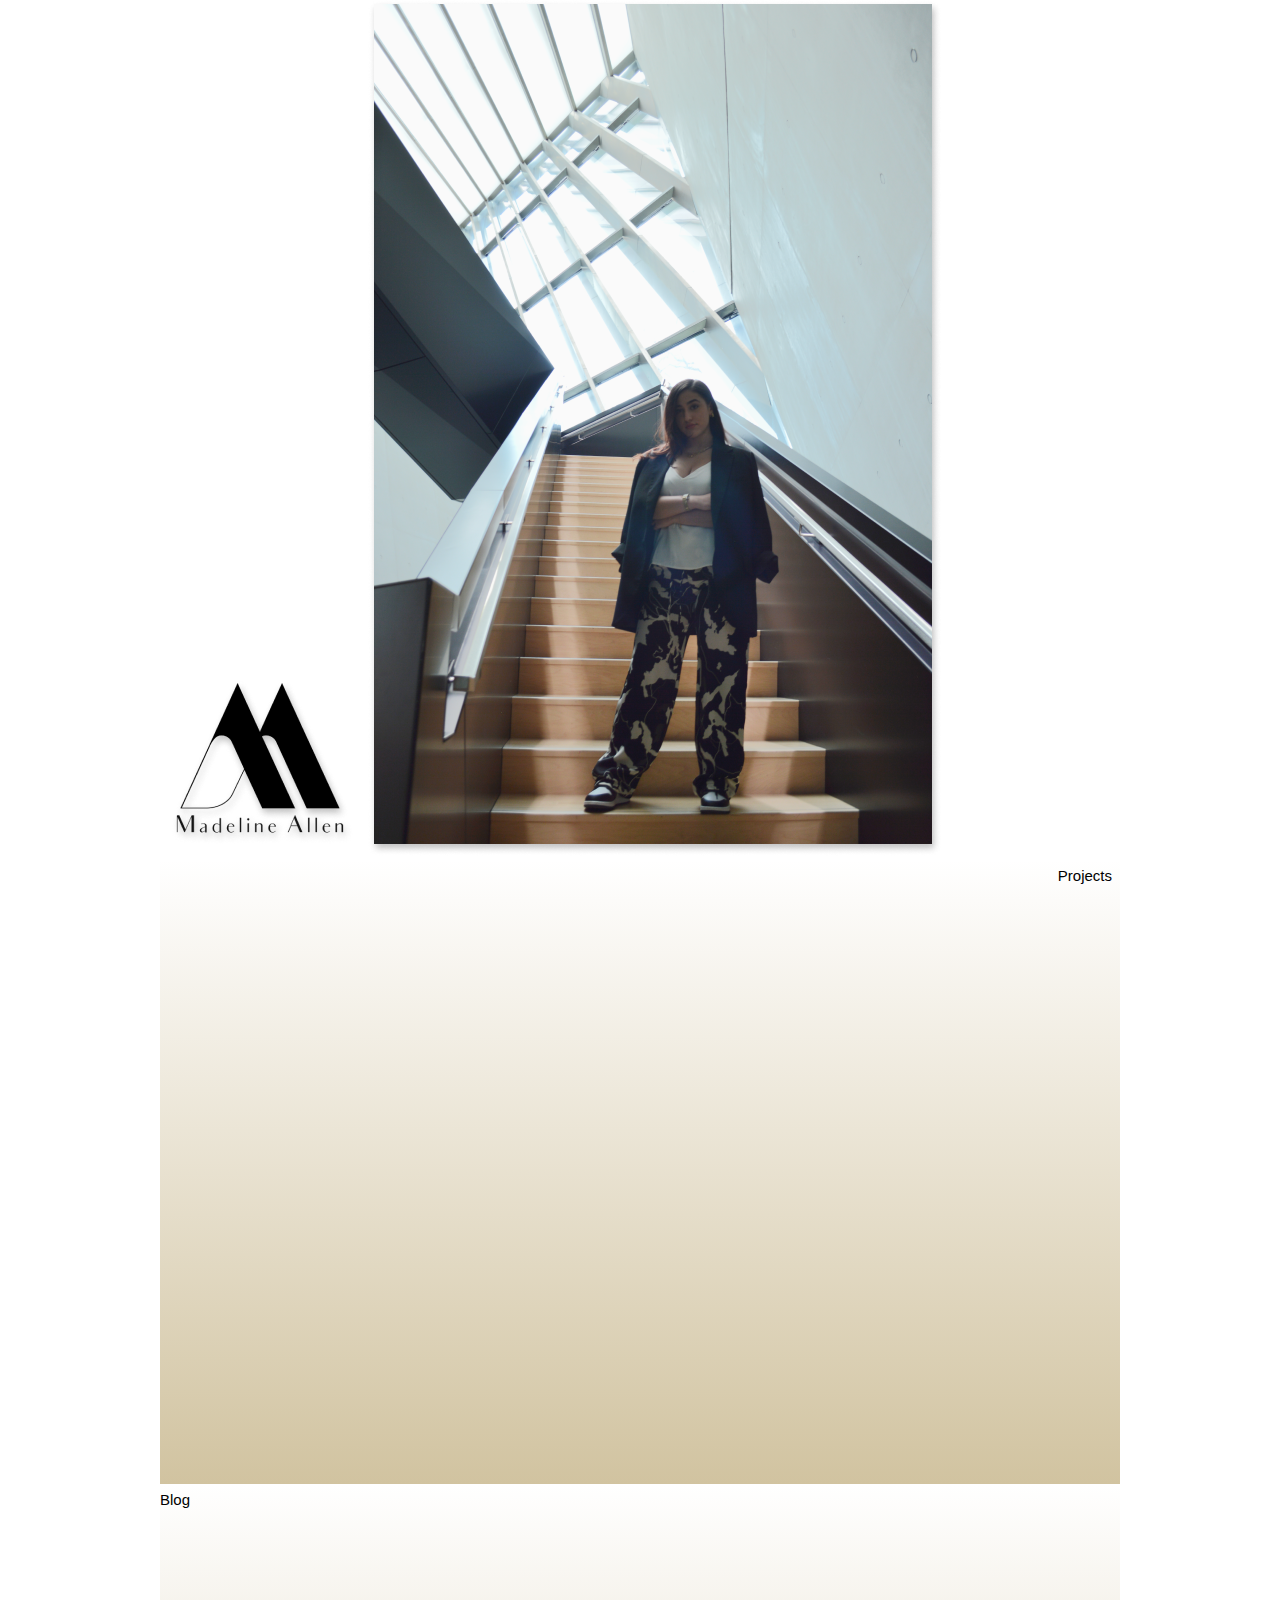
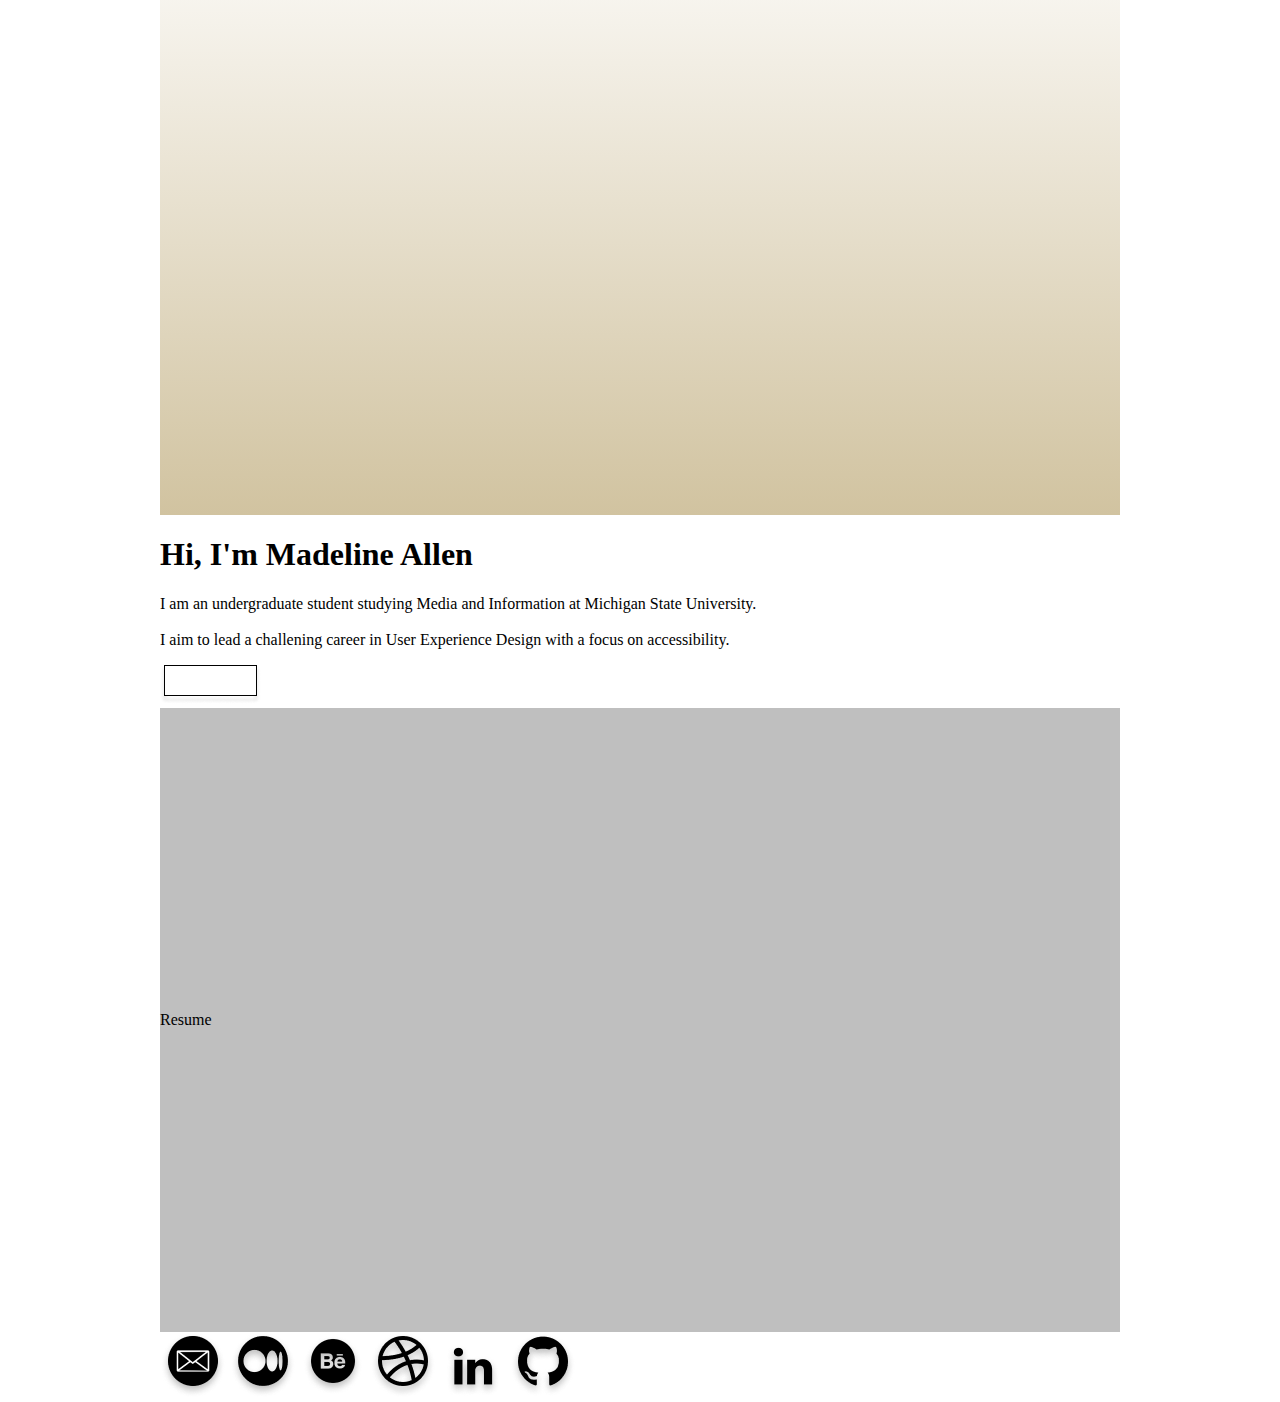
==== commit 997d4b99: "commit" ====
--- a/index.html
+++ b/index.html
@@ -3,7 +3,7 @@
   <head>
     <meta charset="UTF-8" />
     <meta name="viewport" content="width=device-width, initial-scale=1.0, maximum-scale=1.0" />
-    <link rel="shortcut icon" type="image/png" href="https://animaproject.s3.amazonaws.com/home/favicon.png" />
+    <link rel="shortcut icon" type="image/png" />
     <meta name="og:type" content="website" />
     <meta name="twitter:card" content="photo" />
     <link rel="stylesheet" type="text/css" href="style.css" />
--- a/style.css
+++ b/style.css
@@ -1,6 +1,6 @@
-/* screen - home-index-html */
-
-.home-index-html {
+/* screen - index */
+
+.index {
     align-items: flex-end;
     background: linear-gradient(180deg, rgba(109.44, 103.05, 83.9, 0) 0%, rgb(209.31, 195.39, 159.6) 100%);
     background-color: rgba(255,255,255,1.0);
@@ -12,20 +12,20 @@
     width: 960px;
   }
   
-  .home-index-html .flex-row {
+  .index .flex-row {
     align-items: flex-start;
     display: flex;
     height: 521px;
     min-width: 939px;
   }
   
-  .home-index-html .logo-1 {
+  .index .logo-1 {
     height: 94px;
     object-fit: cover;
     width: 102px;
   }
   
-  .home-index-html .index-1 {
+  .index .index-1 {
     align-self: flex-end;
     height: 428px;
     margin-left: 43px;
@@ -33,7 +33,7 @@
     width: 287px;
   }
   
-  .home-index-html .flex-col {
+  .index .flex-col {
     align-items: flex-start;
     display: flex;
     flex-direction: column;
@@ -43,7 +43,7 @@
     width: 484px;
   }
   
-  .home-index-html .flex-row-1 {
+  .index .flex-row-1 {
     align-items: flex-start;
     align-self: flex-end;
     display: flex;
@@ -51,7 +51,7 @@
     min-width: 168px;
   }
   
-  .home-index-html .projects {
+  .index .projects {
     cursor: pointer;
     letter-spacing: 0;
     min-height: 22px;
@@ -59,7 +59,7 @@
     width: 64px;
   }
   
-  .home-index-html .blog {
+  .index .blog {
     cursor: pointer;
     letter-spacing: 0;
     margin-left: 40px;
@@ -68,7 +68,7 @@
     width: 64px;
   }
   
-  .home-index-html .hi-im-madeline-allen {
+  .index .hi-im-madeline-allen {
     color: var(--black);
     font-family: var(--font-family-optima-bold);
     font-size: var(--font-size-xl);
@@ -80,14 +80,14 @@
     width: 440px;
   }
   
-  .home-index-html .overlap-group {
+  .index .overlap-group {
     height: 222px;
     margin-top: 24px;
     position: relative;
     width: 359px;
   }
   
-  .home-index-html .i-am-an-undergraduat {
+  .index .i-am-an-undergraduat {
     color: var(--black);
     font-family: var(--font-family-optima-regular);
     font-size: var(--font-size-l);
@@ -99,7 +99,7 @@
     width: 355px;
   }
   
-  .home-index-html .rectangle-1 {
+  .index .rectangle-1 {
     cursor: pointer;
     height: 39px;
     left: 0;
@@ -108,7 +108,7 @@
     width: 101px;
   }
   
-  .home-index-html .resume {
+  .index .resume {
     color: var(--black);
     font-family: var(--font-family-optima-regular);
     font-size: var(--font-size-xs);
@@ -122,7 +122,7 @@
     width: 92px;
   }
   
-  .home-index-html .flex-row-2 {
+  .index .flex-row-2 {
     align-items: flex-start;
     align-self: center;
     display: flex;
@@ -132,7 +132,7 @@
     min-width: 444px;
   }
   
-  .home-index-html .email-1 {
+  .index .email-1 {
     align-self: flex-end;
     cursor: pointer;
     height: 33px;
@@ -140,7 +140,7 @@
     width: 33px;
   }
   
-  .home-index-html .medium_circle-512-3 {
+  .index .medium_circle-512-3 {
     align-self: flex-end;
     cursor: pointer;
     height: 33px;
@@ -149,7 +149,7 @@
     width: 33px;
   }
   
-  .home-index-html .behance-1 {
+  .index .behance-1 {
     cursor: pointer;
     height: 33px;
     margin-left: 52px;
@@ -157,7 +157,7 @@
     width: 33px;
   }
   
-  .home-index-html .dribbble-1 {
+  .index .dribbble-1 {
     cursor: pointer;
     height: 33px;
     margin-left: 48px;
@@ -165,7 +165,7 @@
     width: 33px;
   }
   
-  .home-index-html .icon-linkedin {
+  .index .icon-linkedin {
     cursor: pointer;
     height: 27px;
     margin-left: 47px;
@@ -174,16 +174,16 @@
     width: 33px;
   }
   
-  .home-index-html .github-1 {
+  .index .github-1 {
     cursor: pointer;
     height: 33px;
     margin-left: 47px;
     object-fit: cover;
     width: 33px;
   }
-  /* screen - blog-blog-html */
-
-.blog-blog-html {
+  /* screen - blog */
+
+.blog {
     align-items: flex-start;
     background: linear-gradient(180deg, rgba(109, 103, 84, 0) 0%, rgb(209, 195, 160) 100%);
     background-color: rgba(255,255,255,1.0);
@@ -194,7 +194,7 @@
     width: 960px;
   }
   
-  .blog-blog-html .logo-1 {
+  .blog .logo-1 {
     cursor: pointer;
     height: 94px;
     margin-left: 13px;
@@ -202,7 +202,7 @@
     width: 102px;
   }
   
-  .blog-blog-html .flex-col {
+  .blog .flex-col {
     align-items: flex-end;
     display: flex;
     flex-direction: column;
@@ -212,7 +212,7 @@
     width: 482px;
   }
   
-  .blog-blog-html .name {
+  .blog .name {
     cursor: pointer;
     height: 53px;
     letter-spacing: 0;
@@ -222,7 +222,7 @@
     width: 256px;
   }
   
-  .blog-blog-html .january-yes-its-pos {
+  .blog .january-yes-its-pos {
     cursor: pointer;
     height: 57px;
     letter-spacing: 0;
@@ -233,7 +233,7 @@
     width: 256px;
   }
   
-  .blog-blog-html .december-the-power-of-love-languages {
+  .blog .december-the-power-of-love-languages {
     cursor: pointer;
     height: 63px;
     letter-spacing: 0;
@@ -244,7 +244,7 @@
     width: 256px;
   }
   
-  .blog-blog-html .frame-1 {
+  .blog .frame-1 {
     align-items: flex-start;
     background-color: #000000a6;
     box-shadow: 1px 2px 4px #00000040;
@@ -257,14 +257,14 @@
     width: 262px;
   }
   
-  .blog-blog-html .overlap-group {
+  .blog .overlap-group {
     height: 31px;
     margin-left: -3px;
     position: relative;
     width: 251px;
   }
   
-  .blog-blog-html .view-all-articles-on-her-campus {
+  .blog .view-all-articles-on-her-campus {
     height: 31px;
     left: 0;
     letter-spacing: 0;
@@ -274,7 +274,7 @@
     width: 230px;
   }
   
-  .blog-blog-html .arrow-3 {
+  .blog .arrow-3 {
     height: 7px;
     left: 224px;
     position: absolute;
@@ -282,7 +282,7 @@
     width: 28px;
   }
   
-  .blog-blog-html .flex-row {
+  .blog .flex-row {
     align-items: flex-start;
     align-self: flex-start;
     display: flex;
@@ -291,7 +291,7 @@
     min-width: 444px;
   }
   
-  .blog-blog-html .email-1 {
+  .blog .email-1 {
     align-self: flex-end;
     cursor: pointer;
     height: 33px;
@@ -299,7 +299,7 @@
     width: 33px;
   }
   
-  .blog-blog-html .medium_circle-512-2 {
+  .blog .medium_circle-512-2 {
     align-self: flex-end;
     cursor: pointer;
     height: 33px;
@@ -308,7 +308,7 @@
     width: 33px;
   }
   
-  .blog-blog-html .behance-1 {
+  .blog .behance-1 {
     cursor: pointer;
     height: 33px;
     margin-left: 52px;
@@ -316,7 +316,7 @@
     width: 33px;
   }
   
-  .blog-blog-html .dribbble-1 {
+  .blog .dribbble-1 {
     cursor: pointer;
     height: 33px;
     margin-left: 48px;
@@ -324,7 +324,7 @@
     width: 33px;
   }
   
-  .blog-blog-html .icon-linkedin {
+  .blog- .icon-linkedin {
     align-self: center;
     cursor: pointer;
     height: 27px;
@@ -334,7 +334,7 @@
     width: 33px;
   }
   
-  .blog-blog-html .github-1 {
+  .blog .github-1 {
     cursor: pointer;
     height: 33px;
     margin-left: 47px;
@@ -342,7 +342,7 @@
     width: 33px;
   }
   
-  .blog-blog-html .projects {
+  .blog .projects {
     cursor: pointer;
     letter-spacing: 0;
     margin-left: 36px;
@@ -352,7 +352,7 @@
     width: 64px;
   }
   
-  .blog-blog-html .blog {
+  .blog .blog {
     color: var(--black);
     font-family: var(--font-family-optima-bold);
     font-size: var(--font-size-m);
@@ -365,15 +365,15 @@
     width: 64px;
   }
   
-  .blog-blog-html .header-1 {
+  .blog .header-1 {
     height: 478px;
     margin-left: 10px;
     margin-top: 98px;
     width: 960px;
   }
-  /* screen - projects-projects-html */
-
-.projects-projects-html {
+  /* screen - projects */
+
+.projects {
     align-items: flex-end;
     background: linear-gradient(180deg, rgba(109, 103, 84, 0) 0%, rgb(209, 195, 160) 100%);
     background-color: rgba(255,255,255,1.0);
@@ -384,21 +384,21 @@
     width: 960px;
   }
   
-  .projects-projects-html .flex-row {
+  .projects .flex-row {
     align-items: flex-start;
     display: flex;
     height: 469px;
     min-width: 939px;
   }
   
-  .projects-projects-html .flex-row-1 {
+  .projects .flex-row-1 {
     align-items: flex-end;
     display: flex;
     height: 463px;
     min-width: 425px;
   }
   
-  .projects-projects-html .flex-col {
+  .projects .flex-col {
     align-items: flex-end;
     display: flex;
     flex-direction: column;
@@ -406,7 +406,7 @@
     width: 207px;
   }
   
-  .projects-projects-html .logo-1 {
+  .projects .logo-1 {
     align-self: flex-start;
     cursor: pointer;
     height: 94px;
@@ -414,14 +414,14 @@
     width: 102px;
   }
   
-  .projects-projects-html .overlap-group1 {
+  .projects .overlap-group1 {
     height: 134px;
     margin-top: 71px;
     position: relative;
     width: 176px;
   }
   
-  .projects-projects-html .rectangle {
+  .projects .rectangle {
     background-color: var(--black-3);
     box-shadow: 1px 2px 4px #00000040;
     cursor: pointer;
@@ -432,7 +432,7 @@
     width: 176px;
   }
   
-  .projects-projects-html .spotlight-museum-ap {
+  .projects .spotlight-museum-ap {
     height: 134px;
     left: 0;
     letter-spacing: 0;
@@ -442,7 +442,7 @@
     width: 176px;
   }
   
-  .projects-projects-html .overlap-group {
+  .projects .overlap-group {
     align-items: flex-start;
     background-color: var(--black-3);
     box-shadow: 1px 2px 4px #00000040;
@@ -451,7 +451,7 @@
     min-width: 176px;
   }
   
-  .projects-projects-html .improving-digital-li {
+  .projects .improving-digital-li {
     cursor: pointer;
     height: 134px;
     letter-spacing: 0;
@@ -461,7 +461,7 @@
     width: 176px;
   }
   
-  .projects-projects-html .overlap-group-container {
+  .projects .overlap-group-container {
     align-items: flex-start;
     display: flex;
     flex-direction: column;
@@ -470,13 +470,13 @@
     width: 176px;
   }
   
-  .projects-projects-html .overlap-group2 {
+  .projects .overlap-group2 {
     height: 137px;
     position: relative;
     width: 176px;
   }
   
-  .projects-projects-html .rectangle-4 {
+  .projects .rectangle-4 {
     background-color: #000000c2;
     box-shadow: 1px 2px 4px #00000040;
     cursor: pointer;
@@ -487,7 +487,7 @@
     width: 176px;
   }
   
-  .projects-projects-html .spotlight-museum-app-preproduction {
+  .projects .spotlight-museum-app-preproduction {
     height: 134px;
     left: 0;
     letter-spacing: 0;
@@ -497,14 +497,14 @@
     width: 176px;
   }
   
-  .projects-projects-html .overlap-group3 {
+  .projects .overlap-group3 {
     height: 134px;
     margin-top: 27px;
     position: relative;
     width: 176px;
   }
   
-  .projects-projects-html .surname {
+  .projects .surname {
     height: 134px;
     left: 0;
     letter-spacing: 0;
@@ -514,7 +514,7 @@
     width: 176px;
   }
   
-  .projects-projects-html .flex-col-1 {
+  .projects .flex-col-1 {
     align-items: flex-start;
     align-self: flex-end;
     display: flex;
@@ -524,7 +524,7 @@
     width: 475px;
   }
   
-  .projects-projects-html .flex-row-2 {
+  .projects .flex-row-2 {
     align-items: flex-start;
     align-self: flex-end;
     display: flex;
@@ -532,7 +532,7 @@
     min-width: 168px;
   }
   
-  .projects-projects-html .projects {
+  .projects .projects {
     color: var(--black);
     font-family: var(--font-family-optima-bold);
     font-size: var(--font-size-m);
@@ -543,7 +543,7 @@
     width: 64px;
   }
   
-  .projects-projects-html .blog {
+  .projects .blog {
     cursor: pointer;
     letter-spacing: 0;
     margin-left: 40px;
@@ -552,14 +552,14 @@
     width: 64px;
   }
   
-  .projects-projects-html .design-1 {
+  .projects .design-1 {
     height: 306px;
     margin-top: 110px;
     object-fit: cover;
     width: 445px;
   }
   
-  .projects-projects-html .flex-row-3 {
+  .projects .flex-row-3 {
     align-items: flex-start;
     align-self: center;
     display: flex;
@@ -569,7 +569,7 @@
     min-width: 444px;
   }
   
-  .projects-projects-html .email-1 {
+  .projects .email-1 {
     align-self: flex-end;
     cursor: pointer;
     height: 33px;
@@ -577,7 +577,7 @@
     width: 33px;
   }
   
-  .projects-projects-html .link {
+  .projects .link {
     cursor: pointer;
     height: 33px;
     margin-left: 52px;
@@ -586,7 +586,7 @@
     width: 33px;
   }
   
-  .projects-projects-html .dribbble-1 {
+  .projects .dribbble-1 {
     cursor: pointer;
     height: 33px;
     margin-left: 48px;
@@ -595,7 +595,7 @@
     width: 33px;
   }
   
-  .projects-projects-html .icon-linkedin {
+  .projects .icon-linkedin {
     cursor: pointer;
     height: 27px;
     margin-left: 47px;
@@ -603,7 +603,7 @@
     width: 33px;
   }
   
-  .projects-projects-html .github-1 {
+  .projects .github-1 {
     cursor: pointer;
     height: 33px;
     margin-left: 47px;
@@ -666,175 +666,6 @@
     width: 102px;
   }
   
-  .blog-blog-html .flex-col {
-    align-items: flex-end;
-    display: flex;
-    flex-direction: column;
-    margin-left: 151px;
-    margin-top: 133px;
-    min-height: 476px;
-    width: 482px;
-  }
-  
-  .blog-blog-html .name {
-    cursor: pointer;
-    height: 53px;
-    letter-spacing: 0;
-    margin-right: 6px;
-    text-align: center;
-    text-shadow: 0px 4px 4px #00000040;
-    width: 256px;
-  }
-  
-  .blog-blog-html .january-yes-its-pos {
-    cursor: pointer;
-    height: 57px;
-    letter-spacing: 0;
-    margin-right: 6px;
-    margin-top: 50px;
-    text-align: center;
-    text-shadow: 0px 4px 4px #00000040;
-    width: 256px;
-  }
-  
-  .blog-blog-html .december-the-power-of-love-languages {
-    cursor: pointer;
-    height: 63px;
-    letter-spacing: 0;
-    margin-right: 6px;
-    margin-top: 22px;
-    text-align: center;
-    text-shadow: 0px 4px 4px #00000040;
-    width: 256px;
-  }
-  
-  .blog-blog-html .frame-1 {
-    align-items: flex-start;
-    background-color: #000000a6;
-    box-shadow: 1px 2px 4px #00000040;
-    cursor: pointer;
-    display: flex;
-    height: 40px;
-    margin-top: 39px;
-    overflow: hidden;
-    padding: 3px 0;
-    width: 262px;
-  }
-  
-  .blog-blog-html .overlap-group {
-    height: 31px;
-    margin-left: -3px;
-    position: relative;
-    width: 251px;
-  }
-  
-  .blog-blog-html .view-all-articles-on-her-campus {
-    height: 31px;
-    left: 0;
-    letter-spacing: 0;
-    position: absolute;
-    text-align: center;
-    top: 0;
-    width: 230px;
-  }
-  
-  .blog-blog-html .arrow-3 {
-    height: 7px;
-    left: 224px;
-    position: absolute;
-    top: 13px;
-    width: 28px;
-  }
-  
-  .blog-blog-html .flex-row {
-    align-items: flex-start;
-    align-self: flex-start;
-    display: flex;
-    height: 34px;
-    margin-top: 118px;
-    min-width: 444px;
-  }
-  
-  .blog-blog-html .email-1 {
-    align-self: flex-end;
-    cursor: pointer;
-    height: 33px;
-    object-fit: cover;
-    width: 33px;
-  }
-  
-  .blog-blog-html .medium_circle-512-2 {
-    align-self: flex-end;
-    cursor: pointer;
-    height: 33px;
-    margin-left: 52px;
-    object-fit: cover;
-    width: 33px;
-  }
-  
-  .blog-blog-html .behance-1 {
-    cursor: pointer;
-    height: 33px;
-    margin-left: 52px;
-    object-fit: cover;
-    width: 33px;
-  }
-  
-  .blog-blog-html .dribbble-1 {
-    cursor: pointer;
-    height: 33px;
-    margin-left: 48px;
-    object-fit: cover;
-    width: 33px;
-  }
-  
-  .blog-blog-html .icon-linkedin {
-    align-self: center;
-    cursor: pointer;
-    height: 27px;
-    margin-left: 47px;
-    margin-top: 1.12px;
-    object-fit: cover;
-    width: 33px;
-  }
-  
-  .blog-blog-html .github-1 {
-    cursor: pointer;
-    height: 33px;
-    margin-left: 47px;
-    object-fit: cover;
-    width: 33px;
-  }
-  
-  .blog-blog-html .projects {
-    cursor: pointer;
-    letter-spacing: 0;
-    margin-left: 36px;
-    margin-top: 31px;
-    min-height: 22px;
-    text-shadow: 0px 2px 4px #00000040;
-    width: 64px;
-  }
-  
-  .blog-blog-html .blog {
-    color: var(--black);
-    font-family: var(--font-family-optima-bold);
-    font-size: var(--font-size-m);
-    font-weight: 700;
-    letter-spacing: 0;
-    margin-left: 40px;
-    margin-top: 31px;
-    min-height: 21px;
-    text-shadow: 0px 2px 4px #00000040;
-    width: 64px;
-  }
-  
-  .blog-blog-html .header-1 {
-    height: 478px;
-    margin-left: 10px;
-    margin-top: 98px;
-    width: 960px;
-  }
   /* screen - coming-soon */
 
 .coming-soon {
@@ -913,9 +744,6 @@
     text-align: center;
     width: 198px;
   }
-  @import url("https://cdnjs.cloudflare.com/ajax/libs/meyer-reset/2.0/reset.min.css");
-/* The following line is used to measure usage of this code in production. For more info see our usage billing page */
-@import url("https://px.animaapp.com/62b7492cb76e3b02a35406cc.62b7492ccf20b893e0da0191.FBc4ROi.hcp.png");
 
 @font-face {
   font-family: "Optima-Regular";
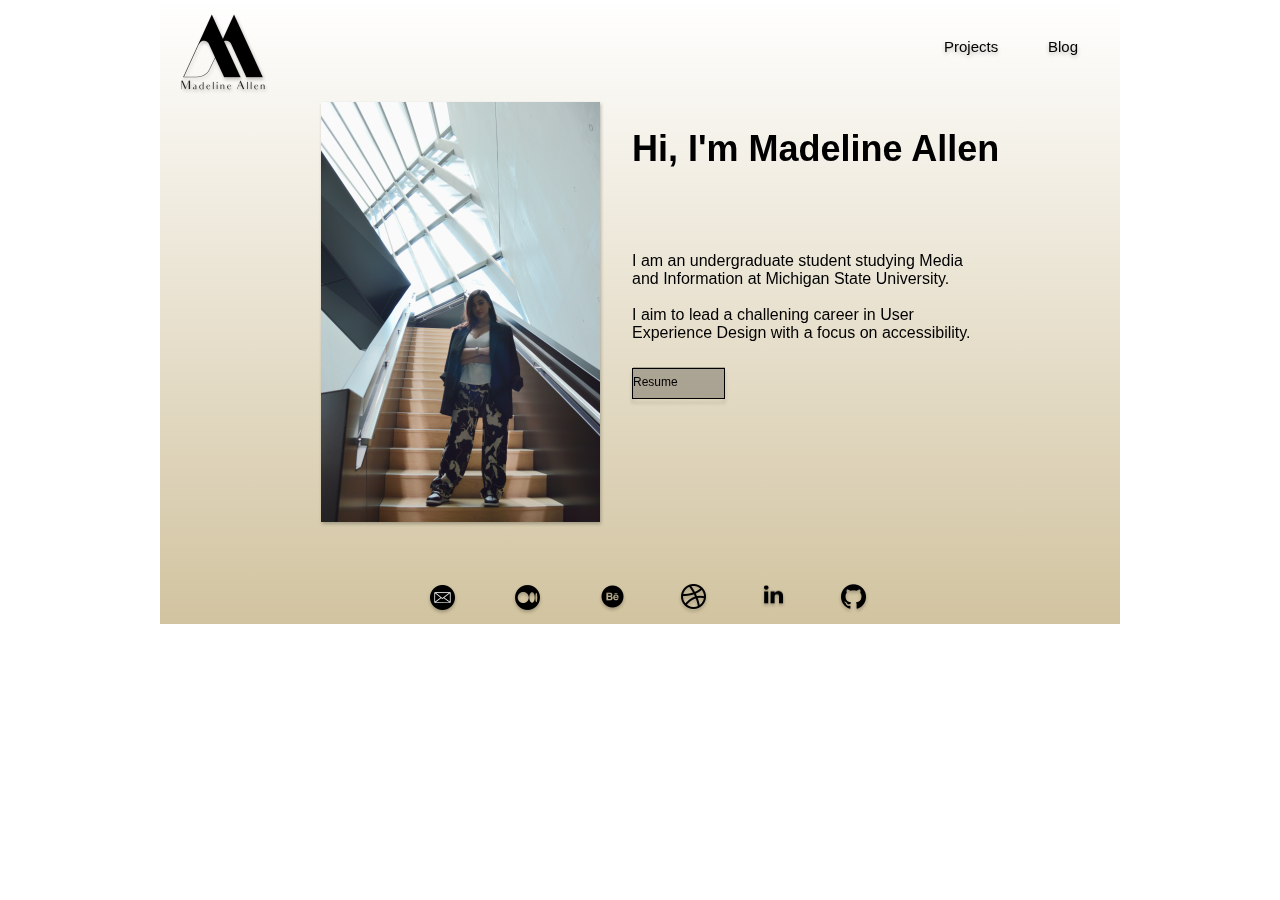
==== commit 5b229c9b: "commit" ====
--- a/index.html
+++ b/index.html
@@ -1,11 +1,10 @@
 <!DOCTYPE html>
-<html>
+<html lang="en">
   <head>
     <meta charset="UTF-8" />
+    <meta http-equiv="X-UA-Compatible" content="IE=edge">
     <meta name="viewport" content="width=device-width, initial-scale=1.0, maximum-scale=1.0" />
     <link rel="shortcut icon" type="image/png" />
-    <meta name="og:type" content="website" />
-    <meta name="twitter:card" content="photo" />
     <link rel="stylesheet" type="text/css" href="style.css" />
   </head>
   <body style="margin: 0">
--- a/style.css
+++ b/style.css
@@ -1,6 +1,6 @@
-/* screen - index */
-
-.index {
+/* screen - home-index-html */
+
+.home-index-html {
     align-items: flex-end;
     background: linear-gradient(180deg, rgba(109.44, 103.05, 83.9, 0) 0%, rgb(209.31, 195.39, 159.6) 100%);
     background-color: rgba(255,255,255,1.0);
@@ -12,20 +12,20 @@
     width: 960px;
   }
   
-  .index .flex-row {
+  .home-index-html .flex-row {
     align-items: flex-start;
     display: flex;
     height: 521px;
     min-width: 939px;
   }
   
-  .index .logo-1 {
+  .home-index-html .logo-1 {
     height: 94px;
     object-fit: cover;
     width: 102px;
   }
   
-  .index .index-1 {
+  .home-index-html .index-1 {
     align-self: flex-end;
     height: 428px;
     margin-left: 43px;
@@ -33,7 +33,7 @@
     width: 287px;
   }
   
-  .index .flex-col {
+  .home-index-html .flex-col {
     align-items: flex-start;
     display: flex;
     flex-direction: column;
@@ -43,7 +43,7 @@
     width: 484px;
   }
   
-  .index .flex-row-1 {
+  .home-index-html .flex-row-1 {
     align-items: flex-start;
     align-self: flex-end;
     display: flex;
@@ -51,7 +51,7 @@
     min-width: 168px;
   }
   
-  .index .projects {
+  .home-index-html .projects {
     cursor: pointer;
     letter-spacing: 0;
     min-height: 22px;
@@ -59,7 +59,7 @@
     width: 64px;
   }
   
-  .index .blog {
+  .home-index-html .blog {
     cursor: pointer;
     letter-spacing: 0;
     margin-left: 40px;
@@ -68,7 +68,7 @@
     width: 64px;
   }
   
-  .index .hi-im-madeline-allen {
+  .home-index-html .hi-im-madeline-allen {
     color: var(--black);
     font-family: var(--font-family-optima-bold);
     font-size: var(--font-size-xl);
@@ -80,14 +80,14 @@
     width: 440px;
   }
   
-  .index .overlap-group {
+  .home-index-html .overlap-group {
     height: 222px;
     margin-top: 24px;
     position: relative;
     width: 359px;
   }
   
-  .index .i-am-an-undergraduat {
+  .home-index-html .i-am-an-undergraduat {
     color: var(--black);
     font-family: var(--font-family-optima-regular);
     font-size: var(--font-size-l);
@@ -99,7 +99,7 @@
     width: 355px;
   }
   
-  .index .rectangle-1 {
+  .home-index-html .rectangle-1 {
     cursor: pointer;
     height: 39px;
     left: 0;
@@ -108,7 +108,7 @@
     width: 101px;
   }
   
-  .index .resume {
+  .home-index-html .resume {
     color: var(--black);
     font-family: var(--font-family-optima-regular);
     font-size: var(--font-size-xs);
@@ -122,7 +122,7 @@
     width: 92px;
   }
   
-  .index .flex-row-2 {
+  .home-index-html .flex-row-2 {
     align-items: flex-start;
     align-self: center;
     display: flex;
@@ -132,7 +132,7 @@
     min-width: 444px;
   }
   
-  .index .email-1 {
+  .home-index-html .email-1 {
     align-self: flex-end;
     cursor: pointer;
     height: 33px;
@@ -140,7 +140,7 @@
     width: 33px;
   }
   
-  .index .medium_circle-512-3 {
+  .home-index-html .medium_circle-512-3 {
     align-self: flex-end;
     cursor: pointer;
     height: 33px;
@@ -149,7 +149,7 @@
     width: 33px;
   }
   
-  .index .behance-1 {
+  .home-index-html .behance-1 {
     cursor: pointer;
     height: 33px;
     margin-left: 52px;
@@ -157,7 +157,7 @@
     width: 33px;
   }
   
-  .index .dribbble-1 {
+  .home-index-html .dribbble-1 {
     cursor: pointer;
     height: 33px;
     margin-left: 48px;
@@ -165,7 +165,7 @@
     width: 33px;
   }
   
-  .index .icon-linkedin {
+  .home-index-html .icon-linkedin {
     cursor: pointer;
     height: 27px;
     margin-left: 47px;
@@ -174,16 +174,16 @@
     width: 33px;
   }
   
-  .index .github-1 {
+  .home-index-html .github-1 {
     cursor: pointer;
     height: 33px;
     margin-left: 47px;
     object-fit: cover;
     width: 33px;
   }
-  /* screen - blog */
-
-.blog {
+  /* screen - blog-blog-html */
+
+.blog-blog-html {
     align-items: flex-start;
     background: linear-gradient(180deg, rgba(109, 103, 84, 0) 0%, rgb(209, 195, 160) 100%);
     background-color: rgba(255,255,255,1.0);
@@ -194,7 +194,7 @@
     width: 960px;
   }
   
-  .blog .logo-1 {
+  .blog-blog-html .logo-1 {
     cursor: pointer;
     height: 94px;
     margin-left: 13px;
@@ -202,7 +202,7 @@
     width: 102px;
   }
   
-  .blog .flex-col {
+  .blog-blog-html .flex-col {
     align-items: flex-end;
     display: flex;
     flex-direction: column;
@@ -212,7 +212,7 @@
     width: 482px;
   }
   
-  .blog .name {
+  .blog-blog-html .name {
     cursor: pointer;
     height: 53px;
     letter-spacing: 0;
@@ -222,7 +222,7 @@
     width: 256px;
   }
   
-  .blog .january-yes-its-pos {
+  .blog-blog-html .january-yes-its-pos {
     cursor: pointer;
     height: 57px;
     letter-spacing: 0;
@@ -233,7 +233,7 @@
     width: 256px;
   }
   
-  .blog .december-the-power-of-love-languages {
+  .blog-blog-html .december-the-power-of-love-languages {
     cursor: pointer;
     height: 63px;
     letter-spacing: 0;
@@ -244,7 +244,7 @@
     width: 256px;
   }
   
-  .blog .frame-1 {
+  .blog-blog-html .frame-1 {
     align-items: flex-start;
     background-color: #000000a6;
     box-shadow: 1px 2px 4px #00000040;
@@ -257,14 +257,14 @@
     width: 262px;
   }
   
-  .blog .overlap-group {
+  .blog-blog-html .overlap-group {
     height: 31px;
     margin-left: -3px;
     position: relative;
     width: 251px;
   }
   
-  .blog .view-all-articles-on-her-campus {
+  .blog-blog-html .view-all-articles-on-her-campus {
     height: 31px;
     left: 0;
     letter-spacing: 0;
@@ -274,7 +274,7 @@
     width: 230px;
   }
   
-  .blog .arrow-3 {
+  .blog-blog-html .arrow-3 {
     height: 7px;
     left: 224px;
     position: absolute;
@@ -282,7 +282,7 @@
     width: 28px;
   }
   
-  .blog .flex-row {
+  .blog-blog-html .flex-row {
     align-items: flex-start;
     align-self: flex-start;
     display: flex;
@@ -291,7 +291,7 @@
     min-width: 444px;
   }
   
-  .blog .email-1 {
+  .blog-blog-html .email-1 {
     align-self: flex-end;
     cursor: pointer;
     height: 33px;
@@ -299,7 +299,7 @@
     width: 33px;
   }
   
-  .blog .medium_circle-512-2 {
+  .blog-blog-html .medium_circle-512-2 {
     align-self: flex-end;
     cursor: pointer;
     height: 33px;
@@ -308,7 +308,7 @@
     width: 33px;
   }
   
-  .blog .behance-1 {
+  .blog-blog-html .behance-1 {
     cursor: pointer;
     height: 33px;
     margin-left: 52px;
@@ -316,7 +316,7 @@
     width: 33px;
   }
   
-  .blog .dribbble-1 {
+  .blog-blog-html .dribbble-1 {
     cursor: pointer;
     height: 33px;
     margin-left: 48px;
@@ -324,7 +324,7 @@
     width: 33px;
   }
   
-  .blog- .icon-linkedin {
+  .blog-blog-html .icon-linkedin {
     align-self: center;
     cursor: pointer;
     height: 27px;
@@ -334,7 +334,7 @@
     width: 33px;
   }
   
-  .blog .github-1 {
+  .blog-blog-html .github-1 {
     cursor: pointer;
     height: 33px;
     margin-left: 47px;
@@ -342,7 +342,7 @@
     width: 33px;
   }
   
-  .blog .projects {
+  .blog-blog-html .projects {
     cursor: pointer;
     letter-spacing: 0;
     margin-left: 36px;
@@ -352,7 +352,7 @@
     width: 64px;
   }
   
-  .blog .blog {
+  .blog-blog-html .blog {
     color: var(--black);
     font-family: var(--font-family-optima-bold);
     font-size: var(--font-size-m);
@@ -365,15 +365,15 @@
     width: 64px;
   }
   
-  .blog .header-1 {
+  .blog-blog-html .header-1 {
     height: 478px;
     margin-left: 10px;
     margin-top: 98px;
     width: 960px;
   }
-  /* screen - projects */
-
-.projects {
+  /* screen - projects-projects-html */
+
+.projects-projects-html {
     align-items: flex-end;
     background: linear-gradient(180deg, rgba(109, 103, 84, 0) 0%, rgb(209, 195, 160) 100%);
     background-color: rgba(255,255,255,1.0);
@@ -384,21 +384,21 @@
     width: 960px;
   }
   
-  .projects .flex-row {
+  .projects-projects-html .flex-row {
     align-items: flex-start;
     display: flex;
     height: 469px;
     min-width: 939px;
   }
   
-  .projects .flex-row-1 {
+  .projects-projects-html .flex-row-1 {
     align-items: flex-end;
     display: flex;
     height: 463px;
     min-width: 425px;
   }
   
-  .projects .flex-col {
+  .projects-projects-html .flex-col {
     align-items: flex-end;
     display: flex;
     flex-direction: column;
@@ -406,7 +406,7 @@
     width: 207px;
   }
   
-  .projects .logo-1 {
+  .projects-projects-html .logo-1 {
     align-self: flex-start;
     cursor: pointer;
     height: 94px;
@@ -414,14 +414,14 @@
     width: 102px;
   }
   
-  .projects .overlap-group1 {
+  .projects-projects-html .overlap-group1 {
     height: 134px;
     margin-top: 71px;
     position: relative;
     width: 176px;
   }
   
-  .projects .rectangle {
+  .projects-projects-html .rectangle {
     background-color: var(--black-3);
     box-shadow: 1px 2px 4px #00000040;
     cursor: pointer;
@@ -432,7 +432,7 @@
     width: 176px;
   }
   
-  .projects .spotlight-museum-ap {
+  .projects-projects-html .spotlight-museum-ap {
     height: 134px;
     left: 0;
     letter-spacing: 0;
@@ -442,7 +442,7 @@
     width: 176px;
   }
   
-  .projects .overlap-group {
+  .projects-projects-html .overlap-group {
     align-items: flex-start;
     background-color: var(--black-3);
     box-shadow: 1px 2px 4px #00000040;
@@ -451,7 +451,7 @@
     min-width: 176px;
   }
   
-  .projects .improving-digital-li {
+  .projects-projects-html .improving-digital-li {
     cursor: pointer;
     height: 134px;
     letter-spacing: 0;
@@ -461,7 +461,7 @@
     width: 176px;
   }
   
-  .projects .overlap-group-container {
+  .projects-projects-html .overlap-group-container {
     align-items: flex-start;
     display: flex;
     flex-direction: column;
@@ -470,13 +470,13 @@
     width: 176px;
   }
   
-  .projects .overlap-group2 {
+  .projects-projects-html .overlap-group2 {
     height: 137px;
     position: relative;
     width: 176px;
   }
   
-  .projects .rectangle-4 {
+  .projects-projects-html .rectangle-4 {
     background-color: #000000c2;
     box-shadow: 1px 2px 4px #00000040;
     cursor: pointer;
@@ -487,7 +487,7 @@
     width: 176px;
   }
   
-  .projects .spotlight-museum-app-preproduction {
+  .projects-projects-html .spotlight-museum-app-preproduction {
     height: 134px;
     left: 0;
     letter-spacing: 0;
@@ -497,14 +497,14 @@
     width: 176px;
   }
   
-  .projects .overlap-group3 {
+  .projects-projects-html .overlap-group3 {
     height: 134px;
     margin-top: 27px;
     position: relative;
     width: 176px;
   }
   
-  .projects .surname {
+  .projects-projects-html .surname {
     height: 134px;
     left: 0;
     letter-spacing: 0;
@@ -514,7 +514,7 @@
     width: 176px;
   }
   
-  .projects .flex-col-1 {
+  .projects-projects-html .flex-col-1 {
     align-items: flex-start;
     align-self: flex-end;
     display: flex;
@@ -524,7 +524,7 @@
     width: 475px;
   }
   
-  .projects .flex-row-2 {
+  .projects-projects-html .flex-row-2 {
     align-items: flex-start;
     align-self: flex-end;
     display: flex;
@@ -532,7 +532,7 @@
     min-width: 168px;
   }
   
-  .projects .projects {
+  .projects-projects-html .projects {
     color: var(--black);
     font-family: var(--font-family-optima-bold);
     font-size: var(--font-size-m);
@@ -543,7 +543,7 @@
     width: 64px;
   }
   
-  .projects .blog {
+  .projects-projects-html .blog {
     cursor: pointer;
     letter-spacing: 0;
     margin-left: 40px;
@@ -552,14 +552,14 @@
     width: 64px;
   }
   
-  .projects .design-1 {
+  .projects-projects-html .design-1 {
     height: 306px;
     margin-top: 110px;
     object-fit: cover;
     width: 445px;
   }
   
-  .projects .flex-row-3 {
+  .projects-projects-html .flex-row-3 {
     align-items: flex-start;
     align-self: center;
     display: flex;
@@ -569,7 +569,7 @@
     min-width: 444px;
   }
   
-  .projects .email-1 {
+  .projects-projects-html .email-1 {
     align-self: flex-end;
     cursor: pointer;
     height: 33px;
@@ -577,7 +577,7 @@
     width: 33px;
   }
   
-  .projects .link {
+  .projects-projects-html .link {
     cursor: pointer;
     height: 33px;
     margin-left: 52px;
@@ -586,7 +586,7 @@
     width: 33px;
   }
   
-  .projects .dribbble-1 {
+  .projects-projects-html .dribbble-1 {
     cursor: pointer;
     height: 33px;
     margin-left: 48px;
@@ -595,7 +595,7 @@
     width: 33px;
   }
   
-  .projects .icon-linkedin {
+  .projects-projects-html .icon-linkedin {
     cursor: pointer;
     height: 27px;
     margin-left: 47px;
@@ -603,7 +603,7 @@
     width: 33px;
   }
   
-  .projects .github-1 {
+  .projects-projects-html .github-1 {
     cursor: pointer;
     height: 33px;
     margin-left: 47px;
@@ -645,6 +645,7 @@
     object-fit: cover;
     width: 455px;
   }
+  
   /* screen - blog-blog-html */
 
 .blog-blog-html {
@@ -666,6 +667,175 @@
     width: 102px;
   }
   
+  .blog-blog-html .flex-col {
+    align-items: flex-end;
+    display: flex;
+    flex-direction: column;
+    margin-left: 151px;
+    margin-top: 133px;
+    min-height: 476px;
+    width: 482px;
+  }
+  
+  .blog-blog-html .name {
+    cursor: pointer;
+    height: 53px;
+    letter-spacing: 0;
+    margin-right: 6px;
+    text-align: center;
+    text-shadow: 0px 4px 4px #00000040;
+    width: 256px;
+  }
+  
+  .blog-blog-html .january-yes-its-pos {
+    cursor: pointer;
+    height: 57px;
+    letter-spacing: 0;
+    margin-right: 6px;
+    margin-top: 50px;
+    text-align: center;
+    text-shadow: 0px 4px 4px #00000040;
+    width: 256px;
+  }
+  
+  .blog-blog-html .december-the-power-of-love-languages {
+    cursor: pointer;
+    height: 63px;
+    letter-spacing: 0;
+    margin-right: 6px;
+    margin-top: 22px;
+    text-align: center;
+    text-shadow: 0px 4px 4px #00000040;
+    width: 256px;
+  }
+  
+  .blog-blog-html .frame-1 {
+    align-items: flex-start;
+    background-color: #000000a6;
+    box-shadow: 1px 2px 4px #00000040;
+    cursor: pointer;
+    display: flex;
+    height: 40px;
+    margin-top: 39px;
+    overflow: hidden;
+    padding: 3px 0;
+    width: 262px;
+  }
+  
+  .blog-blog-html .overlap-group {
+    height: 31px;
+    margin-left: -3px;
+    position: relative;
+    width: 251px;
+  }
+  
+  .blog-blog-html .view-all-articles-on-her-campus {
+    height: 31px;
+    left: 0;
+    letter-spacing: 0;
+    position: absolute;
+    text-align: center;
+    top: 0;
+    width: 230px;
+  }
+  
+  .blog-blog-html .arrow-3 {
+    height: 7px;
+    left: 224px;
+    position: absolute;
+    top: 13px;
+    width: 28px;
+  }
+  
+  .blog-blog-html .flex-row {
+    align-items: flex-start;
+    align-self: flex-start;
+    display: flex;
+    height: 34px;
+    margin-top: 118px;
+    min-width: 444px;
+  }
+  
+  .blog-blog-html .email-1 {
+    align-self: flex-end;
+    cursor: pointer;
+    height: 33px;
+    object-fit: cover;
+    width: 33px;
+  }
+  
+  .blog-blog-html .medium_circle-512-2 {
+    align-self: flex-end;
+    cursor: pointer;
+    height: 33px;
+    margin-left: 52px;
+    object-fit: cover;
+    width: 33px;
+  }
+  
+  .blog-blog-html .behance-1 {
+    cursor: pointer;
+    height: 33px;
+    margin-left: 52px;
+    object-fit: cover;
+    width: 33px;
+  }
+  
+  .blog-blog-html .dribbble-1 {
+    cursor: pointer;
+    height: 33px;
+    margin-left: 48px;
+    object-fit: cover;
+    width: 33px;
+  }
+  
+  .blog-blog-html .icon-linkedin {
+    align-self: center;
+    cursor: pointer;
+    height: 27px;
+    margin-left: 47px;
+    margin-top: 1.12px;
+    object-fit: cover;
+    width: 33px;
+  }
+  
+  .blog-blog-html .github-1 {
+    cursor: pointer;
+    height: 33px;
+    margin-left: 47px;
+    object-fit: cover;
+    width: 33px;
+  }
+  
+  .blog-blog-html .projects {
+    cursor: pointer;
+    letter-spacing: 0;
+    margin-left: 36px;
+    margin-top: 31px;
+    min-height: 22px;
+    text-shadow: 0px 2px 4px #00000040;
+    width: 64px;
+  }
+  
+  .blog-blog-html .blog {
+    color: var(--black);
+    font-family: var(--font-family-optima-bold);
+    font-size: var(--font-size-m);
+    font-weight: 700;
+    letter-spacing: 0;
+    margin-left: 40px;
+    margin-top: 31px;
+    min-height: 21px;
+    text-shadow: 0px 2px 4px #00000040;
+    width: 64px;
+  }
+  
+  .blog-blog-html .header-1 {
+    height: 478px;
+    margin-left: 10px;
+    margin-top: 98px;
+    width: 960px;
+  }
   /* screen - coming-soon */
 
 .coming-soon {
@@ -861,60 +1031,60 @@
     width: 430px;
   }
   :root { 
-    --black: #000000;
-    --black-2: #00000040;
-    --black-3: #000000bf;
-    --white: #ffffff;
-   
-    --font-size-l: 16px;
-    --font-size-m: 15px;
-    --font-size-s: 13px;
-    --font-size-xl: 36px;
-    --font-size-xs: 12px;
-   
-    --font-family-optima-bold: "Optima-Bold", Helvetica;
-    --font-family-optima-regular: "Optima-Regular", Helvetica;
-  }
-  .optima-regular-normal-white-13px {
-    color: var(--white);
-    font-family: var(--font-family-optima-regular);
-    font-size: var(--font-size-s);
-    font-style: normal;
-    font-weight: 400;
-  }
-  
-  .optima-bold-white-15px {
-    color: var(--white);
-    font-family: var(--font-family-optima-bold);
-    font-size: var(--font-size-m);
-    font-style: normal;
-    font-weight: 700;
-  }
-  
-  .optima-regular-normal-black-15px {
-    color: var(--black);
-    font-family: var(--font-family-optima-regular);
-    font-size: var(--font-size-m);
-    font-style: normal;
-    font-weight: 400;
-  }
-  
-  .optima-regular-normal-white-15px {
-    color: var(--white);
-    font-family: var(--font-family-optima-regular);
-    font-size: var(--font-size-m);
-    font-style: normal;
-    font-weight: 400;
-  }
-  
-  .optima-regular-normal-white-12px {
-    color: var(--white);
-    font-family: var(--font-family-optima-regular);
-    font-size: var(--font-size-xs);
-    font-style: normal;
-    font-weight: 400;
-  }
-  
-  .border-1px-black {
-    border: 1px solid var(--black);
-  }+  --black: #000000;
+  --black-2: #00000040;
+  --black-3: #000000bf;
+  --white: #ffffff;
+ 
+  --font-size-l: 16px;
+  --font-size-m: 15px;
+  --font-size-s: 13px;
+  --font-size-xl: 36px;
+  --font-size-xs: 12px;
+ 
+  --font-family-optima-bold: "Optima-Bold", Helvetica;
+  --font-family-optima-regular: "Optima-Regular", Helvetica;
+}
+.optima-regular-normal-white-13px {
+  color: var(--white);
+  font-family: var(--font-family-optima-regular);
+  font-size: var(--font-size-s);
+  font-style: normal;
+  font-weight: 400;
+}
+
+.optima-bold-white-15px {
+  color: var(--white);
+  font-family: var(--font-family-optima-bold);
+  font-size: var(--font-size-m);
+  font-style: normal;
+  font-weight: 700;
+}
+
+.optima-regular-normal-black-15px {
+  color: var(--black);
+  font-family: var(--font-family-optima-regular);
+  font-size: var(--font-size-m);
+  font-style: normal;
+  font-weight: 400;
+}
+
+.optima-regular-normal-white-15px {
+  color: var(--white);
+  font-family: var(--font-family-optima-regular);
+  font-size: var(--font-size-m);
+  font-style: normal;
+  font-weight: 400;
+}
+
+.optima-regular-normal-white-12px {
+  color: var(--white);
+  font-family: var(--font-family-optima-regular);
+  font-size: var(--font-size-xs);
+  font-style: normal;
+  font-weight: 400;
+}
+
+.border-1px-black {
+  border: 1px solid var(--black);
+}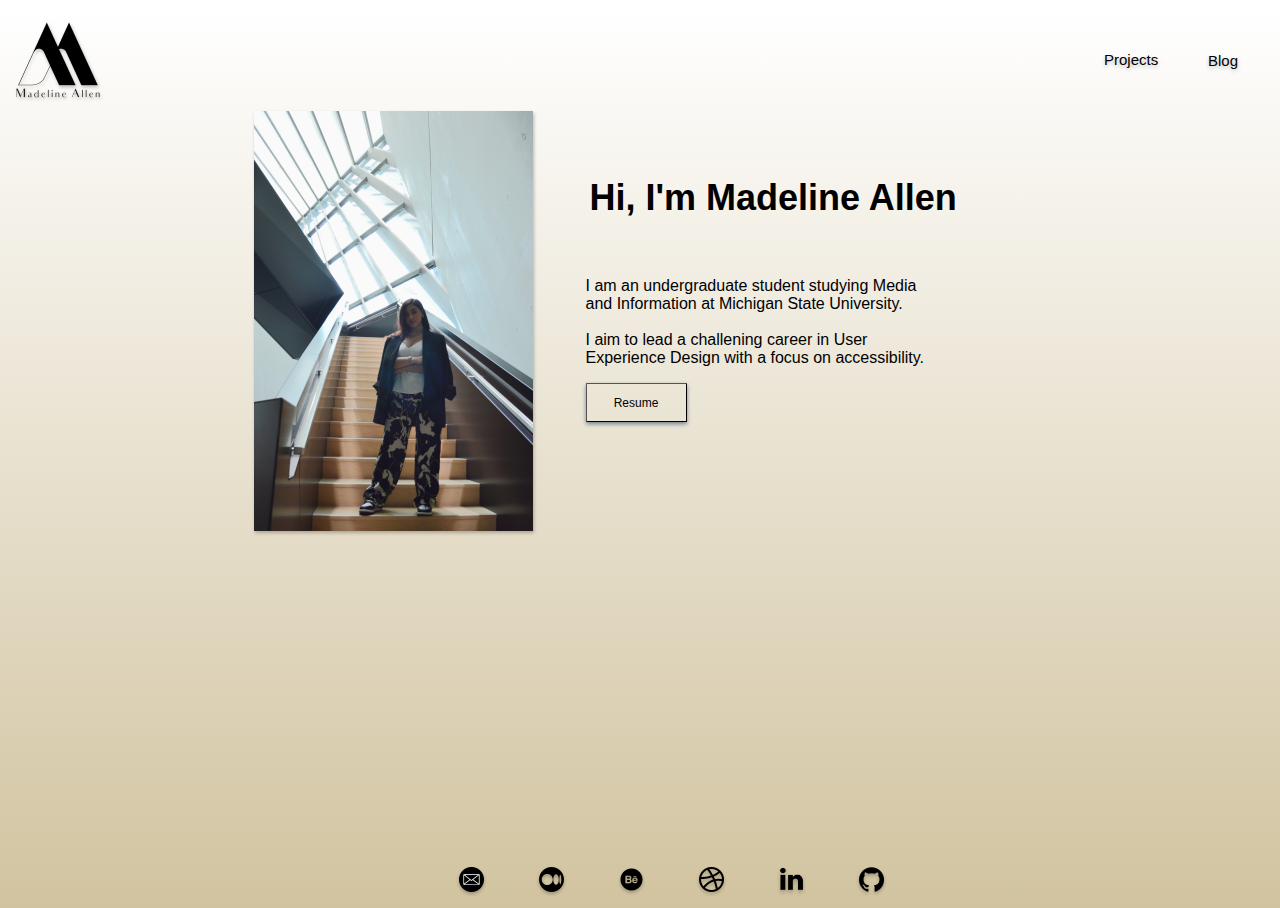
==== commit 0d8d9ce5: "commit" ====
--- a/index.html
+++ b/index.html
@@ -1,5 +1,7 @@
 <!DOCTYPE html>
 <html lang="en">
+
+
   <head>
     <meta charset="UTF-8" />
     <meta http-equiv="X-UA-Compatible" content="IE=edge">
@@ -7,144 +9,55 @@
     <link rel="shortcut icon" type="image/png" />
     <link rel="stylesheet" type="text/css" href="style.css" />
   </head>
-  <body style="margin: 0">
+  <body>
     <input type="hidden" id="anPageName" name="page" value="home-index-html" />
     <div class="container-center-horizontal">
-      <div class="home-index-html screen">
-        <div class="flex-row">
-          <img class="logo-1" src="logo.png" />
-          <img class="index-1" src="index.png" />
-          <div class="flex-col">
-            <div class="flex-row-1">
-              <a href="projects.html"
-                ><div class="projects optima-regular-normal-black-15px">Projects</div> </a
-              ><a href="blog.html"><div class="blog optima-regular-normal-black-15px">Blog</div> </a>
+        <div class="home-index-html screen">
+            <div class="header">
+                <a href="index.html"><img class="header-logo" src="logo.png" /></a>
+                <div class="header">
+                    <a href="projects.html"><div class="projects optima-regular-normal-black-15px">Projects</div></a>
+                    <a href="blog.html"><div class="blog optima-regular-normal-black-15px">Blog</div></a>
+                </div>
             </div>
-            <h1 class="hi-im-madeline-allen">Hi, I'm Madeline Allen</h1>
-            <div class="overlap-group">
-              <p class="i-am-an-undergraduat">
-                I am an undergraduate student studying Media and Information at Michigan State University. <br /><br />I
-                aim to lead a challening career in User Experience Design with a focus on accessibility.
-              </p>
-              <a href="javascript:ShowOverlay('resume', 'animate-appear');"
-                ><img class="rectangle-1" src="rectangle.png" />
-              </a>
-              <div class="resume valign-text-middle">Resume</div>
+            <div class="index-body">
+                <img class="index-image" src="index.png"/>
+                <div class="text">
+                    <h1 class="hi-im-madeline-allen">Hi, I'm Madeline Allen</h1>
+                    <div>
+                    <p class="i-am-an-undergraduate">
+                        I am an undergraduate student studying Media and Information at Michigan State University. <br /><br />I
+                        aim to lead a challening career in User Experience Design with a focus on accessibility.
+                    </p>
+                </div>
+                    <a href="documents/Madeline Allen_2022 Resume.pdf" download target="_blank">
+                        <button class="resume-button">
+                            Resume
+                        </button>
+                    </a>
+                </div>
             </div>
-          </div>
+            <div class="footer">
+                <a href="mailto:madelinej02@icloud.com" target="_blank">
+                    <image class="icon" src="email.png"
+                </a>
+                <a href="https://medium.com/@MadelineAllenDesign/about" target="_blank">
+                    <image class="icon" src="medium.png"
+                </a>
+                <a href="https://www.behance.net/madelineallen1/moodboards" target="_blank">
+                    <image class="icon" src="behance.png"
+                </a>
+                <a href="https://dribbble.com/MadelineAllen/about" target="_blank">
+                    <image class="icon" src="dribbble.png"
+                </a>
+                <a href="http://www.linkedin.com/in/madeline-allen-24618a232" target="_blank">
+                    <image class="icon" src="linkedin.png"
+                </a>
+                <a href="https://github.com/madeline-allen/mi349_finalproject" target="_blank">
+                    <image class="icon" src="github.png"
+                </a>
+            </div>
         </div>
-        <div class="flex-row-2">
-          <a href="javascript:ShowOverlay('email', 'animate-appear');" class="align-self-flex-end"
-            ><img class="email-1" src="email.png" /> </a
-          ><a href="https://medium.com/@MadelineAllenDesign/about" target="_blank" class="align-self-flex-end"
-            ><img class="medium_circle-512-3" src="medium.png" /> </a
-          ><a href="https://www.behance.net/madelineallen1/moodboards" target="_blank"
-            ><img class="behance-1" src="behance.png" /> </a
-          ><a href="https://dribbble.com/MadelineAllen/about" target="_blank"
-            ><img class="dribbble-1" src="dribbble.png" /> </a
-          ><a href="www.linkedin.com/in/madeline-allen-24618a232" target="_blank"
-            ><img class="icon-linkedin" src="linkedin.png" /> </a
-          ><a href="https://github.com/madeline-allen/mi349_finalproject" target="_blank"
-            ><img class="github-1" src="github.png" />
-          </a>
-        </div>
-      </div>
     </div>
-    <div id="overlay-resume" class="overlay" style="min-height: 624px">
-      <div class="container-center-horizontal">
-        <div class="resume screen">
-          <div class="resume-1"><img class="resume-1-1" src="resume.png" /></div>
-        </div>
-      </div>
-    </div>
-    <script>
-      var overlay_id = "overlay-resume";
-      document.getElementById(overlay_id).addEventListener(
-        "click",
-        function (event) {
-          var overlay_id = "overlay-resume";
-          var e = event || window.event;
-          var overlayElement = document.getElementById(overlay_id);
-          var overlayContainer = overlayElement.getElementsByClassName("resume");
-          var clickedDiv = e.toElement || e.target;
-          var dismissButton = clickedDiv.parentElement.id == overlay_id;
-          var clickOutsideOverlay = false;
-          if (overlayContainer.length > 0) {
-            clickOutsideOverlay = !overlayContainer[0].contains(clickedDiv) || overlayContainer[0] == clickedDiv;
-          }
-          if (dismissButton || clickOutsideOverlay) {
-            HideOverlay("resume", "animate-disappear");
-          }
-        },
-        false
-      );
-    </script>
-    <div id="overlay-email" class="overlay" style="min-height: 624px">
-      <div class="container-center-horizontal">
-        <div class="email screen">
-          <div class="email-1">
-            <div class="inquiries-madelinej02icloudcom valign-text-middle">Inquiries: madelinej02@icloud.com</div>
-          </div>
-        </div>
-      </div>
-    </div>
-    <script>
-      var overlay_id = "overlay-email";
-      document.getElementById(overlay_id).addEventListener(
-        "click",
-        function (event) {
-          var overlay_id = "overlay-email";
-          var e = event || window.event;
-          var overlayElement = document.getElementById(overlay_id);
-          var overlayContainer = overlayElement.getElementsByClassName("email");
-          var clickedDiv = e.toElement || e.target;
-          var dismissButton = clickedDiv.parentElement.id == overlay_id;
-          var clickOutsideOverlay = false;
-          if (overlayContainer.length > 0) {
-            clickOutsideOverlay = !overlayContainer[0].contains(clickedDiv) || overlayContainer[0] == clickedDiv;
-          }
-          if (dismissButton || clickOutsideOverlay) {
-            HideOverlay("email", "animate-disappear");
-          }
-        },
-        false
-      );
-    </script>
-    <script>
-      ShowOverlay = function (overlayName, animationName) {
-        overlayName = "overlay-" + overlayName;
-        var cssClasses = document.getElementById(overlayName).className.split(" ");
-        var last = cssClasses.slice(-1)[0];
-        if (last.lastIndexOf("animate") == -1) {
-          document.getElementById(overlayName).className =
-            document.getElementById(overlayName).className + " " + animationName;
-        }
-        if (window.loadAsyncSrc != undefined) {
-          loadAsyncSrc();
-        }
-      };
-      HideOverlay = function (overlayName, animationName) {
-        overlayName = "overlay-" + overlayName;
-        var cssClasses = document.getElementById(overlayName).className.split(" ");
-        var last = cssClasses.slice(-1)[0];
-        if (last.lastIndexOf("animate") != -1) {
-          cssClasses.splice(-1);
-          cssClasses.push(animationName);
-          document.getElementById(overlayName).className = cssClasses.join(" ");
-
-          cssClasses.splice(-1);
-          setTimeout(function () {
-            document.getElementById(overlayName).className = cssClasses.join(" ");
-          }, 1100);
-        }
-        var vids = document.getElementsByTagName("video");
-        if (vids) {
-          for (var i = 0; i < vids.length; i++) {
-            var video = vids.item(i);
-            video.pause();
-          }
-        }
-      };
-    </script>
   </body>
-</html>
+</html>--- a/style.css
+++ b/style.css
@@ -1,1090 +1,593 @@
 /* screen - home-index-html */
 
 .home-index-html {
-    align-items: flex-end;
-    background: linear-gradient(180deg, rgba(109.44, 103.05, 83.9, 0) 0%, rgb(209.31, 195.39, 159.6) 100%);
-    background-color: rgba(255,255,255,1.0);
-    display: flex;
-    flex-direction: column;
-    height: 624px;
-    mix-blend-mode: multiply;
-    padding: 7px 8px;
-    width: 960px;
-  }
-  
-  .home-index-html .flex-row {
-    align-items: flex-start;
-    display: flex;
-    height: 521px;
-    min-width: 939px;
-  }
-  
-  .home-index-html .logo-1 {
-    height: 94px;
-    object-fit: cover;
-    width: 102px;
-  }
-  
-  .home-index-html .index-1 {
-    align-self: flex-end;
-    height: 428px;
-    margin-left: 43px;
-    object-fit: cover;
-    width: 287px;
-  }
-  
-  .home-index-html .flex-col {
-    align-items: flex-start;
-    display: flex;
-    flex-direction: column;
-    margin-left: 23px;
-    margin-top: 30.5px;
-    min-height: 396px;
-    width: 484px;
-  }
-  
-  .home-index-html .flex-row-1 {
-    align-items: flex-start;
-    align-self: flex-end;
-    display: flex;
-    height: 22px;
-    min-width: 168px;
-  }
-  
-  .home-index-html .projects {
-    cursor: pointer;
-    letter-spacing: 0;
-    min-height: 22px;
-    text-shadow: 0px 2px 4px #00000040;
-    width: 64px;
-  }
-  
-  .home-index-html .blog {
-    cursor: pointer;
-    letter-spacing: 0;
-    margin-left: 40px;
-    min-height: 21px;
-    text-shadow: 0px 2px 4px #00000040;
-    width: 64px;
-  }
-  
-  .home-index-html .hi-im-madeline-allen {
-    color: var(--black);
-    font-family: var(--font-family-optima-bold);
-    font-size: var(--font-size-xl);
-    font-weight: 700;
-    letter-spacing: 0;
-    margin-left: 4px;
-    margin-top: 68px;
-    min-height: 60px;
-    width: 440px;
-  }
-  
-  .home-index-html .overlap-group {
-    height: 222px;
-    margin-top: 24px;
-    position: relative;
-    width: 359px;
-  }
-  
-  .home-index-html .i-am-an-undergraduat {
-    color: var(--black);
-    font-family: var(--font-family-optima-regular);
-    font-size: var(--font-size-l);
-    font-weight: 400;
-    left: 4px;
-    letter-spacing: 0;
-    position: absolute;
-    top: 0;
-    width: 355px;
-  }
-  
-  .home-index-html .rectangle-1 {
-    cursor: pointer;
-    height: 39px;
-    left: 0;
-    position: absolute;
-    top: 132px;
-    width: 101px;
-  }
-  
-  .home-index-html .resume {
-    color: var(--black);
-    font-family: var(--font-family-optima-regular);
-    font-size: var(--font-size-xs);
-    font-weight: 400;
-    height: 31px;
-    left: 5px;
-    letter-spacing: 0;
-    position: absolute;
-    text-align: center;
-    top: 131px;
-    width: 92px;
-  }
-  
-  .home-index-html .flex-row-2 {
-    align-items: flex-start;
-    align-self: center;
-    display: flex;
-    height: 34px;
-    margin-left: 16.0px;
-    margin-top: 54px;
-    min-width: 444px;
-  }
-  
-  .home-index-html .email-1 {
-    align-self: flex-end;
-    cursor: pointer;
-    height: 33px;
-    object-fit: cover;
-    width: 33px;
-  }
-  
-  .home-index-html .medium_circle-512-3 {
-    align-self: flex-end;
-    cursor: pointer;
-    height: 33px;
-    margin-left: 52px;
-    object-fit: cover;
-    width: 33px;
-  }
-  
-  .home-index-html .behance-1 {
-    cursor: pointer;
-    height: 33px;
-    margin-left: 52px;
-    object-fit: cover;
-    width: 33px;
-  }
-  
-  .home-index-html .dribbble-1 {
-    cursor: pointer;
-    height: 33px;
-    margin-left: 48px;
-    object-fit: cover;
-    width: 33px;
-  }
-  
-  .home-index-html .icon-linkedin {
-    cursor: pointer;
-    height: 27px;
-    margin-left: 47px;
-    margin-top: 1.0px;
-    object-fit: cover;
-    width: 33px;
-  }
-  
-  .home-index-html .github-1 {
-    cursor: pointer;
-    height: 33px;
-    margin-left: 47px;
-    object-fit: cover;
-    width: 33px;
-  }
-  /* screen - blog-blog-html */
+  align-items: flex-start;
+  background: linear-gradient(180deg, rgba(109.44, 103.05, 83.9, 0) 0%, rgb(209.31, 195.39, 159.6) 100%);
+  background-color: rgba(255,255,255,1.0);
+  display: flex;
+  flex-direction: column;
+  mix-blend-mode: multiply;
+  position: absolute;
+  padding: 7px 8px;
+  width: 100%;
+  min-height: 100vh;
+}
+
+.home-index-html .header-logo {
+  height: 94px;
+  object-fit: cover;
+  width: 102px;
+}
+
+.home-index-html .header {
+  align-items: center;
+  display: flex;
+  flex-direction: row;
+  justify-self: end;
+  justify-content: end;
+  width: 100%;
+}
+
+.home-index-html .projects {
+  cursor: pointer;
+  letter-spacing: 0;
+  min-height: 22px;
+  text-shadow: 0px 2px 4px #00000040;
+  width: 64px;
+}
+
+.home-index-html .blog {
+  cursor: pointer;
+  letter-spacing: 0;
+  margin-left: 40px;
+  min-height: 21px;
+  text-shadow: 0px 2px 4px #00000040;
+  width: 64px;
+}
+
+.home-index-html .index-body {
+  display: flex;
+  flex-direction: row;
+  justify-content: center;
+  justify-items: center;
+  justify-self: center;
+  width: 100%;
+}
+
+.home-index-html .index-image {
+  height: 428px;
+  object-fit: cover;
+  margin-right: 48px;
+  width: 287px;
+}
+
+.home-index-html .text {
+  display: flex;
+  flex-direction: column;
+}
+
+.home-index-html .hi-im-madeline-allen {
+  color: var(--black);
+  font-family: var(--font-family-optima-bold);
+  font-size: var(--font-size-xl);
+  font-weight: 700;
+  letter-spacing: 0;
+  margin-left: 4px;
+  margin-top: 68px;
+  min-height: 60px;
+  width: 440px;
+}
+
+.home-index-html .i-am-an-undergraduate {
+  color: var(--black);
+  font-family: var(--font-family-optima-regular);
+  font-size: var(--font-size-l);
+  font-weight: 400;
+  left: 4px;
+  letter-spacing: 0;
+  top: 0;
+  width: 355px;
+}
+
+.home-index-html .resume-button {
+  box-shadow: 0px 2px 4px rgb(112, 128, 144, 1);
+  height: 39px;
+  width: 101px;
+  background: rgba(0, 0, 0, 0);
+  border-radius: 1px;
+  border-width: 1px;
+  border-color: rgba(0, 0, 0, 1);
+  font-family: var(--font-family-optima-regular);
+  font-size: var(--font-size-xs);
+  font-weight: 400;
+  letter-spacing: 0;
+  cursor: pointer;
+}
+
+.home-index-html .resume-button:hover {
+  box-shadow: 0px 2px 4px rgb(112, 128, 144, 1);
+  height: 39px;
+  width: 101px;
+  background: rgb(106, 106, 106);
+  border-width: 1px;
+  border-radius: 1px;
+  border-color: rgba(0, 0, 0, 1);
+  font-family: var(--font-family-optima-regular);
+  font-size: var(--font-size-xs);
+  font-weight: 400;
+  letter-spacing: 0;
+  cursor: pointer;
+}
+
+.home-index-html .footer {
+  display: flex;
+  flex-direction: row;
+  justify-content: center;
+  justify-items: end;
+  width: 100%;
+  position: fixed;
+  bottom: 0;
+}
+
+.home-index-html .icon {
+  cursor: pointer;
+  height: 27px;
+  margin-left: 47px;
+  margin-top: 8px;
+  margin-bottom: 2px;
+  object-fit: cover;
+  width: 33px;
+  height: 33px;
+}
+
+/* screen projects-projects-html */
+
+.projects-projects-html {
+  align-items: flex-start;
+  background: linear-gradient(180deg, rgba(109.44, 103.05, 83.9, 0) 0%, rgb(209.31, 195.39, 159.6) 100%);
+  background-color: rgba(255,255,255,1.0);
+  display: flex;
+  flex-direction: column;
+  mix-blend-mode: multiply;
+  position: absolute;
+  padding: 7px 8px;
+  width: 100%;
+  min-height: 100vh;
+}
+
+.projects-projects-html .header-logo {
+  height: 94px;
+  object-fit: cover;
+  width: 102px;
+}
+
+.projects-projects-html .header {
+  align-items: center;
+  display: flex;
+  flex-direction: row;
+  justify-self: end;
+  justify-content: end;
+  width: 100%;
+}
+
+.projects-projects-html .projects {
+  cursor: pointer;
+  letter-spacing: 0;
+  font-weight: bolder;
+  min-height: 22px;
+  text-shadow: 0px 2px 4px #00000040;
+  width: 64px;
+}
+
+.projects-projects-html .blog {
+  cursor: pointer;
+  letter-spacing: 0;
+  margin-left: 40px;
+  min-height: 21px;
+  text-shadow: 0px 2px 4px #00000040;
+  width: 64px;
+}
+
+.projects-projects-html .body {
+  display: flex;
+  flex-direction: row;
+  width: 100%;
+  justify-self: center;
+  justify-content: center;
+  justify-items: center;
+}
+
+.projects-projects-html .project-row {
+  display: flex;
+  flex-direction: row;
+  justify-content: center;
+  justify-items: center;
+  margin-right: 48px;
+}
+
+.projects-projects-html .project-column {
+  display: flex;
+  flex-direction: column;
+  margin-top: 112px;
+}
+
+.projects-projects-html .project {
+  background-color: rgb(55, 54, 52);
+  letter-spacing: 0;
+  font-family: var(--font-family-optima-regular);
+  font-size: var(--font-size-s);
+  color: white;
+  height: 134px;
+  width: 176px;
+  display: flex;
+  justify-content: center;
+  align-items: center;
+  text-align: center;
+}
+
+.projects-projects-html .footer {
+  display: flex;
+  flex-direction: row;
+  justify-content: center;
+  justify-items: end;
+  width: 100%;
+  position: fixed;
+  bottom: 0;
+}
+
+.projects-projects-html .margin-left {
+  margin-left: 48px;
+}
+
+.projects-projects-html .margin-top {
+  margin-top: 14px;
+}
+
+.projects-projects-html .margin-bottom {
+  margin-bottom: 16px;
+}
+
+.projects-projects-html .image {
+  height: 306px;
+  margin-top: 110px;
+  object-fit: cover;
+  width: 445px;
+}
+
+.projects-projects-html .icon {
+  cursor: pointer;
+  height: 27px;
+  margin-left: 47px;
+  margin-top: 8px;
+  margin-bottom: 2px;
+  object-fit: cover;
+  width: 33px;
+  height: 33px;
+}
+/* screen - blog-blog-html */
 
 .blog-blog-html {
-    align-items: flex-start;
-    background: linear-gradient(180deg, rgba(109, 103, 84, 0) 0%, rgb(209, 195, 160) 100%);
-    background-color: rgba(255,255,255,1.0);
-    display: flex;
-    height: 631px;
-    overflow: hidden;
-    padding: 7px 0;
-    width: 960px;
-  }
-  
-  .blog-blog-html .logo-1 {
-    cursor: pointer;
-    height: 94px;
-    margin-left: 13px;
-    object-fit: cover;
-    width: 102px;
-  }
-  
-  .blog-blog-html .flex-col {
-    align-items: flex-end;
-    display: flex;
-    flex-direction: column;
-    margin-left: 151px;
-    margin-top: 133px;
-    min-height: 476px;
-    width: 482px;
-  }
-  
-  .blog-blog-html .name {
-    cursor: pointer;
-    height: 53px;
-    letter-spacing: 0;
-    margin-right: 6px;
-    text-align: center;
-    text-shadow: 0px 4px 4px #00000040;
-    width: 256px;
-  }
-  
-  .blog-blog-html .january-yes-its-pos {
-    cursor: pointer;
-    height: 57px;
-    letter-spacing: 0;
-    margin-right: 6px;
-    margin-top: 50px;
-    text-align: center;
-    text-shadow: 0px 4px 4px #00000040;
-    width: 256px;
-  }
-  
-  .blog-blog-html .december-the-power-of-love-languages {
-    cursor: pointer;
-    height: 63px;
-    letter-spacing: 0;
-    margin-right: 6px;
-    margin-top: 22px;
-    text-align: center;
-    text-shadow: 0px 4px 4px #00000040;
-    width: 256px;
-  }
-  
-  .blog-blog-html .frame-1 {
-    align-items: flex-start;
-    background-color: #000000a6;
-    box-shadow: 1px 2px 4px #00000040;
-    cursor: pointer;
-    display: flex;
-    height: 40px;
-    margin-top: 39px;
-    overflow: hidden;
-    padding: 3px 0;
-    width: 262px;
-  }
-  
-  .blog-blog-html .overlap-group {
-    height: 31px;
-    margin-left: -3px;
-    position: relative;
-    width: 251px;
-  }
-  
-  .blog-blog-html .view-all-articles-on-her-campus {
-    height: 31px;
-    left: 0;
-    letter-spacing: 0;
-    position: absolute;
-    text-align: center;
-    top: 0;
-    width: 230px;
-  }
-  
-  .blog-blog-html .arrow-3 {
-    height: 7px;
-    left: 224px;
-    position: absolute;
-    top: 13px;
-    width: 28px;
-  }
-  
-  .blog-blog-html .flex-row {
-    align-items: flex-start;
-    align-self: flex-start;
-    display: flex;
-    height: 34px;
-    margin-top: 118px;
-    min-width: 444px;
-  }
-  
-  .blog-blog-html .email-1 {
-    align-self: flex-end;
-    cursor: pointer;
-    height: 33px;
-    object-fit: cover;
-    width: 33px;
-  }
-  
-  .blog-blog-html .medium_circle-512-2 {
-    align-self: flex-end;
-    cursor: pointer;
-    height: 33px;
-    margin-left: 52px;
-    object-fit: cover;
-    width: 33px;
-  }
-  
-  .blog-blog-html .behance-1 {
-    cursor: pointer;
-    height: 33px;
-    margin-left: 52px;
-    object-fit: cover;
-    width: 33px;
-  }
-  
-  .blog-blog-html .dribbble-1 {
-    cursor: pointer;
-    height: 33px;
-    margin-left: 48px;
-    object-fit: cover;
-    width: 33px;
-  }
-  
-  .blog-blog-html .icon-linkedin {
-    align-self: center;
-    cursor: pointer;
-    height: 27px;
-    margin-left: 47px;
-    margin-top: 1.12px;
-    object-fit: cover;
-    width: 33px;
-  }
-  
-  .blog-blog-html .github-1 {
-    cursor: pointer;
-    height: 33px;
-    margin-left: 47px;
-    object-fit: cover;
-    width: 33px;
-  }
-  
-  .blog-blog-html .projects {
-    cursor: pointer;
-    letter-spacing: 0;
-    margin-left: 36px;
-    margin-top: 31px;
-    min-height: 22px;
-    text-shadow: 0px 2px 4px #00000040;
-    width: 64px;
-  }
-  
-  .blog-blog-html .blog {
-    color: var(--black);
-    font-family: var(--font-family-optima-bold);
-    font-size: var(--font-size-m);
-    font-weight: 700;
-    letter-spacing: 0;
-    margin-left: 40px;
-    margin-top: 31px;
-    min-height: 21px;
-    text-shadow: 0px 2px 4px #00000040;
-    width: 64px;
-  }
-  
-  .blog-blog-html .header-1 {
-    height: 478px;
-    margin-left: 10px;
-    margin-top: 98px;
-    width: 960px;
-  }
-  /* screen - projects-projects-html */
-
-.projects-projects-html {
-    align-items: flex-end;
-    background: linear-gradient(180deg, rgba(109, 103, 84, 0) 0%, rgb(209, 195, 160) 100%);
-    background-color: rgba(255,255,255,1.0);
-    display: flex;
-    flex-direction: column;
-    height: 624px;
-    padding: 7px 8px;
-    width: 960px;
-  }
-  
-  .projects-projects-html .flex-row {
-    align-items: flex-start;
-    display: flex;
-    height: 469px;
-    min-width: 939px;
-  }
-  
-  .projects-projects-html .flex-row-1 {
-    align-items: flex-end;
-    display: flex;
-    height: 463px;
-    min-width: 425px;
-  }
-  
-  .projects-projects-html .flex-col {
-    align-items: flex-end;
-    display: flex;
-    flex-direction: column;
-    min-height: 463px;
-    width: 207px;
-  }
-  
-  .projects-projects-html .logo-1 {
-    align-self: flex-start;
-    cursor: pointer;
-    height: 94px;
-    object-fit: cover;
-    width: 102px;
-  }
-  
-  .projects-projects-html .overlap-group1 {
-    height: 134px;
-    margin-top: 71px;
-    position: relative;
-    width: 176px;
-  }
-  
-  .projects-projects-html .rectangle {
-    background-color: var(--black-3);
-    box-shadow: 1px 2px 4px #00000040;
-    cursor: pointer;
-    height: 134px;
-    left: 0;
-    position: absolute;
-    top: 0;
-    width: 176px;
-  }
-  
-  .projects-projects-html .spotlight-museum-ap {
-    height: 134px;
-    left: 0;
-    letter-spacing: 0;
-    position: absolute;
-    text-align: center;
-    top: 0;
-    width: 176px;
-  }
-  
-  .projects-projects-html .overlap-group {
-    align-items: flex-start;
-    background-color: var(--black-3);
-    box-shadow: 1px 2px 4px #00000040;
-    display: flex;
-    margin-top: 30px;
-    min-width: 176px;
-  }
-  
-  .projects-projects-html .improving-digital-li {
-    cursor: pointer;
-    height: 134px;
-    letter-spacing: 0;
-    margin-left: -1px;
-    margin-top: -1px;
-    text-align: center;
-    width: 176px;
-  }
-  
-  .projects-projects-html .overlap-group-container {
-    align-items: flex-start;
-    display: flex;
-    flex-direction: column;
-    margin-left: 42px;
-    min-height: 298px;
-    width: 176px;
-  }
-  
-  .projects-projects-html .overlap-group2 {
-    height: 137px;
-    position: relative;
-    width: 176px;
-  }
-  
-  .projects-projects-html .rectangle-4 {
-    background-color: #000000c2;
-    box-shadow: 1px 2px 4px #00000040;
-    cursor: pointer;
-    height: 134px;
-    left: 0;
-    position: absolute;
-    top: 0;
-    width: 176px;
-  }
-  
-  .projects-projects-html .spotlight-museum-app-preproduction {
-    height: 134px;
-    left: 0;
-    letter-spacing: 0;
-    position: absolute;
-    text-align: center;
-    top: 3px;
-    width: 176px;
-  }
-  
-  .projects-projects-html .overlap-group3 {
-    height: 134px;
-    margin-top: 27px;
-    position: relative;
-    width: 176px;
-  }
-  
-  .projects-projects-html .surname {
-    height: 134px;
-    left: 0;
-    letter-spacing: 0;
-    position: absolute;
-    text-align: center;
-    top: 0;
-    width: 176px;
-  }
-  
-  .projects-projects-html .flex-col-1 {
-    align-items: flex-start;
-    align-self: flex-end;
-    display: flex;
-    flex-direction: column;
-    margin-left: 39px;
-    min-height: 438px;
-    width: 475px;
-  }
-  
-  .projects-projects-html .flex-row-2 {
-    align-items: flex-start;
-    align-self: flex-end;
-    display: flex;
-    height: 22px;
-    min-width: 168px;
-  }
-  
-  .projects-projects-html .projects {
-    color: var(--black);
-    font-family: var(--font-family-optima-bold);
-    font-size: var(--font-size-m);
-    font-weight: 700;
-    letter-spacing: 0;
-    min-height: 22px;
-    text-shadow: 0px 2px 4px #00000040;
-    width: 64px;
-  }
-  
-  .projects-projects-html .blog {
-    cursor: pointer;
-    letter-spacing: 0;
-    margin-left: 40px;
-    min-height: 21px;
-    text-shadow: 0px 2px 4px #00000040;
-    width: 64px;
-  }
-  
-  .projects-projects-html .design-1 {
-    height: 306px;
-    margin-top: 110px;
-    object-fit: cover;
-    width: 445px;
-  }
-  
-  .projects-projects-html .flex-row-3 {
-    align-items: flex-start;
-    align-self: center;
-    display: flex;
-    height: 34px;
-    margin-left: 16.0px;
-    margin-top: 106px;
-    min-width: 444px;
-  }
-  
-  .projects-projects-html .email-1 {
-    align-self: flex-end;
-    cursor: pointer;
-    height: 33px;
-    object-fit: cover;
-    width: 33px;
-  }
-  
-  .projects-projects-html .link {
-    cursor: pointer;
-    height: 33px;
-    margin-left: 52px;
-    margin-top: 0;
-    object-fit: cover;
-    width: 33px;
-  }
-  
-  .projects-projects-html .dribbble-1 {
-    cursor: pointer;
-    height: 33px;
-    margin-left: 48px;
-    margin-top: 0;
-    object-fit: cover;
-    width: 33px;
-  }
-  
-  .projects-projects-html .icon-linkedin {
-    cursor: pointer;
-    height: 27px;
-    margin-left: 47px;
-    object-fit: cover;
-    width: 33px;
-  }
-  
-  .projects-projects-html .github-1 {
-    cursor: pointer;
-    height: 33px;
-    margin-left: 47px;
-    margin-top: 0;
-    object-fit: cover;
-    width: 33px;
-  }
-  /* screen - improvingdigitallit */
-
-.improvingdigitallit {
-    align-items: flex-start;
-    background-color: var(--black-2);
-    display: flex;
-    height: 624px;
-    width: 960px;
-  }
-  
-  #overlay-improvingdigitallit {
-    background-color: var(--black-2);
-  }
-  
-  .overlay .improvingdigitallit {
-    background-color: #00000000;
-  }
-  
-  .improvingdigitallit .improving-digital-lit {
-    align-items: flex-start;
-    background-color: var(--white);
-    display: flex;
-    left: calc(50vw - 240.0px);
-    padding: 0 12px;
-    position: relative;
-    top: calc(50vh - 288.0px);
-    width: 480px;
-  }
-  
-  .improvingdigitallit .madeline-allen-mi-30 {
-    height: 576px;
-    object-fit: cover;
-    width: 455px;
-  }
-  
-  /* screen - blog-blog-html */
-
-.blog-blog-html {
-    align-items: flex-start;
-    background: linear-gradient(180deg, rgba(109, 103, 84, 0) 0%, rgb(209, 195, 160) 100%);
-    background-color: rgba(255,255,255,1.0);
-    display: flex;
-    height: 631px;
-    overflow: hidden;
-    padding: 7px 0;
-    width: 960px;
-  }
-  
-  .blog-blog-html .logo-1 {
-    cursor: pointer;
-    height: 94px;
-    margin-left: 13px;
-    object-fit: cover;
-    width: 102px;
-  }
-  
-  .blog-blog-html .flex-col {
-    align-items: flex-end;
-    display: flex;
-    flex-direction: column;
-    margin-left: 151px;
-    margin-top: 133px;
-    min-height: 476px;
-    width: 482px;
-  }
-  
-  .blog-blog-html .name {
-    cursor: pointer;
-    height: 53px;
-    letter-spacing: 0;
-    margin-right: 6px;
-    text-align: center;
-    text-shadow: 0px 4px 4px #00000040;
-    width: 256px;
-  }
-  
-  .blog-blog-html .january-yes-its-pos {
-    cursor: pointer;
-    height: 57px;
-    letter-spacing: 0;
-    margin-right: 6px;
-    margin-top: 50px;
-    text-align: center;
-    text-shadow: 0px 4px 4px #00000040;
-    width: 256px;
-  }
-  
-  .blog-blog-html .december-the-power-of-love-languages {
-    cursor: pointer;
-    height: 63px;
-    letter-spacing: 0;
-    margin-right: 6px;
-    margin-top: 22px;
-    text-align: center;
-    text-shadow: 0px 4px 4px #00000040;
-    width: 256px;
-  }
-  
-  .blog-blog-html .frame-1 {
-    align-items: flex-start;
-    background-color: #000000a6;
-    box-shadow: 1px 2px 4px #00000040;
-    cursor: pointer;
-    display: flex;
-    height: 40px;
-    margin-top: 39px;
-    overflow: hidden;
-    padding: 3px 0;
-    width: 262px;
-  }
-  
-  .blog-blog-html .overlap-group {
-    height: 31px;
-    margin-left: -3px;
-    position: relative;
-    width: 251px;
-  }
-  
-  .blog-blog-html .view-all-articles-on-her-campus {
-    height: 31px;
-    left: 0;
-    letter-spacing: 0;
-    position: absolute;
-    text-align: center;
-    top: 0;
-    width: 230px;
-  }
-  
-  .blog-blog-html .arrow-3 {
-    height: 7px;
-    left: 224px;
-    position: absolute;
-    top: 13px;
-    width: 28px;
-  }
-  
-  .blog-blog-html .flex-row {
-    align-items: flex-start;
-    align-self: flex-start;
-    display: flex;
-    height: 34px;
-    margin-top: 118px;
-    min-width: 444px;
-  }
-  
-  .blog-blog-html .email-1 {
-    align-self: flex-end;
-    cursor: pointer;
-    height: 33px;
-    object-fit: cover;
-    width: 33px;
-  }
-  
-  .blog-blog-html .medium_circle-512-2 {
-    align-self: flex-end;
-    cursor: pointer;
-    height: 33px;
-    margin-left: 52px;
-    object-fit: cover;
-    width: 33px;
-  }
-  
-  .blog-blog-html .behance-1 {
-    cursor: pointer;
-    height: 33px;
-    margin-left: 52px;
-    object-fit: cover;
-    width: 33px;
-  }
-  
-  .blog-blog-html .dribbble-1 {
-    cursor: pointer;
-    height: 33px;
-    margin-left: 48px;
-    object-fit: cover;
-    width: 33px;
-  }
-  
-  .blog-blog-html .icon-linkedin {
-    align-self: center;
-    cursor: pointer;
-    height: 27px;
-    margin-left: 47px;
-    margin-top: 1.12px;
-    object-fit: cover;
-    width: 33px;
-  }
-  
-  .blog-blog-html .github-1 {
-    cursor: pointer;
-    height: 33px;
-    margin-left: 47px;
-    object-fit: cover;
-    width: 33px;
-  }
-  
-  .blog-blog-html .projects {
-    cursor: pointer;
-    letter-spacing: 0;
-    margin-left: 36px;
-    margin-top: 31px;
-    min-height: 22px;
-    text-shadow: 0px 2px 4px #00000040;
-    width: 64px;
-  }
-  
-  .blog-blog-html .blog {
-    color: var(--black);
-    font-family: var(--font-family-optima-bold);
-    font-size: var(--font-size-m);
-    font-weight: 700;
-    letter-spacing: 0;
-    margin-left: 40px;
-    margin-top: 31px;
-    min-height: 21px;
-    text-shadow: 0px 2px 4px #00000040;
-    width: 64px;
-  }
-  
-  .blog-blog-html .header-1 {
-    height: 478px;
-    margin-left: 10px;
-    margin-top: 98px;
-    width: 960px;
-  }
-  /* screen - coming-soon */
+  align-items: flex-start;
+  background: linear-gradient(180deg, rgba(109.44, 103.05, 83.9, 0) 0%, rgb(209.31, 195.39, 159.6) 100%);
+  background-color: rgba(255,255,255,1.0);
+  display: flex;
+  flex-direction: column;
+  mix-blend-mode: multiply;
+  position: absolute;
+  padding-top: 7px;
+  width: 100%;
+  min-height: 100vh;
+}
+
+.blog-blog-html .header-logo {
+  height: 94px;
+  object-fit: cover;
+  width: 102px;
+}
+
+.blog-blog-html .header {
+  align-items: center;
+  display: flex;
+  flex-direction: row;
+  justify-self: end;
+  justify-content: end;
+  width: 100%;
+}
+
+.blog-blog-html .projects {
+  cursor: pointer;
+  letter-spacing: 0;
+  min-height: 22px;
+  text-shadow: 0px 2px 4px #00000040;
+  width: 64px;
+}
+
+.blog-blog-html .blog {
+  cursor: pointer;
+  letter-spacing: 0;
+  margin-left: 40px;
+  font-weight: bolder;
+  min-height: 21px;
+  text-shadow: 0px 2px 4px #00000040;
+  width: 64px;
+}
+
+.blog-blog-html .body {
+  background-image: url(images/blog.png);
+  background-size: contain;
+  background-repeat: no-repeat;
+  width: 100%;
+  height: 95vh;
+  justify-self: center;
+  justify-content: center;
+  align-content: center;
+}
+.blog-blog-html .entries {
+  flex-direction: column;
+  display: flex;
+  justify-content: center;
+  justify-self: center;
+  align-content: center;
+  align-items: center;
+}
+.blog-blog-html .textbold {
+  color: white;
+  cursor: pointer;
+  width: 256px;
+  height: 63px;
+  letter-spacing: 0;
+  text-align: center;
+  font-weight: bold;
+  text-shadow: 0px 4px 4px #00000040;
+  font-family: var(--font-family-optima-regular);
+  font-size: var(--font-size-m);
+}
+
+.blog-blog-html .text {
+  margin-top: 56px;
+  margin-left: 340px;
+  color: white;
+  cursor: pointer;
+  width: 256px;
+  height: 63px;
+  letter-spacing: 0;
+  text-align: center;
+  font-weight: 400;
+  text-shadow: 0px 4px 4px #00000040;
+  font-family: var(--font-family-optima-regular);
+  font-size: var(--font-size-m);
+}
+
+.blog-blog-html .link {
+  color: white;
+  cursor: pointer;
+  width: 256px;
+  height: 63px;
+  letter-spacing: 0;
+  text-align: center;
+  font-weight: 400;
+  text-shadow: 0px 4px 4px #00000040;
+  font-family: var(--font-family-optima-regular);
+  font-size: var(--font-size-m);
+}
+
+.blog-blog-html .button {
+  margin-top: 125px;
+  margin-left: 340px;
+  width: 230px;
+  height: 31px;
+  background-color: rgb(17, 30, 30);
+  color: white;
+  text-align: center;
+  display: flex;
+  align-items: center;
+  justify-content: center;
+  font-family: var(--font-family-optima-regular);
+  font-size: var(--font-size-s);
+  cursor: pointer;
+}
+
+.blog-blog-html .footer {
+  display: flex;
+  flex-direction: row;
+  justify-content: center;
+  justify-items: end;
+  width: 100%;
+  bottom: 0;
+}
+
+.blog-blog-html .icon {
+  cursor: pointer;
+  height: 27px;
+  margin-left: 47px;
+  margin-top: 8px;
+  margin-bottom: 2px;
+  object-fit: cover;
+  width: 33px;
+  height: 33px;
+}
+
+/* screen - coming-soon */
 
 .coming-soon {
-    align-items: flex-start;
-    background-color: var(--black-2);
-    display: flex;
-    height: 624px;
-    width: 960px;
-  }
-  
-  #overlay-coming-soon {
-    background-color: var(--black-2);
-  }
-  
-  .overlay .coming-soon {
-    background-color: #00000000;
-  }
-  
-  .coming-soon .coming-soon-1 {
-    align-items: flex-start;
-    background-color: #f1f1f1;
-    display: flex;
-    left: calc(50vw - 99.0px);
-    position: relative;
-    top: calc(50vh - 35.0px);
-    width: 198px;
-  }
-  
-  .coming-soon .coming-soon-2 {
-    color: var(--black);
-    font-family: var(--font-family-optima-regular);
-    font-size: var(--font-size-s);
-    font-weight: 400;
-    height: 70px;
-    letter-spacing: 0;
-    margin-top: -1px;
-    text-align: center;
-    width: 198px;
-  }
-  /* screen - email */
-
-.email {
-    align-items: flex-start;
-    background-color: var(--black-2);
-    display: flex;
-    height: 631px;
-    width: 960px;
-  }
-  
-  #overlay-email {
-    background-color: var(--black-2);
-  }
-  
-  .overlay .email {
-    background-color: #00000000;
-  }
-  
-  .email .email-1 {
-    align-items: flex-start;
-    background-color: #f1f1f1;
-    display: flex;
-    left: calc(50vw - 99.0px);
-    position: relative;
-    top: calc(50vh - 35.0px);
-    width: 198px;
-  }
-  
-  .email .inquiries-madelinej02icloudcom {
-    color: var(--black);
-    font-family: var(--font-family-optima-regular);
-    font-size: var(--font-size-s);
-    font-weight: 400;
-    height: 70px;
-    letter-spacing: 0;
-    margin-top: -1px;
-    text-align: center;
-    width: 198px;
-  }
+  align-items: flex-start;
+  background: linear-gradient(180deg, rgba(109.44, 103.05, 83.9, 0) 0%, rgb(209.31, 195.39, 159.6) 100%);
+  background-color: rgba(255,255,255,1.0);
+  display: flex;
+  flex-direction: column;
+  mix-blend-mode: multiply;
+  position: absolute;
+  padding: 7px 8px;
+  width: 100%;
+  min-height: 100vh;
+}
+
+#overlay-coming-soon {
+  background-color: var(--black-2);
+}
+
+.overlay .coming-soon {
+  background-color: #00000000;
+}
+
+.coming-soon .coming-soon-1 {
+  align-items: flex-start;
+  background-color: #f1f1f1;
+  display: flex;
+  left: calc(50vw - 99.0px);
+  position: relative;
+  top: calc(50vh - 35.0px);
+  width: 198px;
+}
+
+.coming-soon .coming-soon-2 {
+  color: var(--black);
+  font-family: var(--font-family-optima-regular);
+  font-size: var(--font-size-s);
+  font-weight: 400;
+  height: 70px;
+  letter-spacing: 0;
+  margin-top: -1px;
+  text-align: center;
+  width: 198px;
+}
+/* screen - email */
 
 @font-face {
-  font-family: "Optima-Regular";
-  font-style: normal;
-  font-weight: 400;
-  src: url("../fonts/unicode.optima.ttf") format("truetype");
+font-family: "Optima-Regular";
+font-style: normal;
+font-weight: 400;
+src: url("../fonts/unicode.optima.ttf") format("truetype");
 }
 @font-face {
-  font-family: "Optima-Bold";
-  font-style: normal;
-  font-weight: 700;
-  src: url("../fonts/OPTIMA_B.TTF");
+font-family: "Optima-Bold";
+font-style: normal;
+font-weight: 700;
+src: url("../fonts/OPTIMA_B.TTF");
 }
 
 
 .screen a {
-  display: contents;
-  text-decoration: none;
+display: contents;
+text-decoration: none;
 }
 
 .container-center-horizontal {
-  display: flex;
-  flex-direction: row;
-  justify-content: center;
-  pointer-events: none;
-  width: 100%;
+display: flex;
+flex-direction: row;
+justify-content: center;
+pointer-events: none;
+width: 100%;
 }
 
 .container-center-horizontal > * {
-  flex-shrink: 0;
-  pointer-events: auto;
+flex-shrink: 0;
+pointer-events: auto;
 }
 
 .overlay {
-  display: none;
-  height: 100%;
-  opacity: 0;
-  position: fixed;
-  top: 0;
-  width: 100%;
+display: none;
+height: 100%;
+opacity: 0;
+position: fixed;
+top: 0;
+width: 100%;
 }
 
 .overlay.animate-appear {
-  animation: reveal 0.3s ease-in-out 1 normal forwards;
-  display: block;
-  opacity: 0;
+animation: reveal 0.3s ease-in-out 1 normal forwards;
+display: block;
+opacity: 0;
 }
 
 .overlay.animate-disappear {
-  animation: reveal 0.3s ease-in-out 1 reverse forwards;
-  display: block;
-  opacity: 1;
-  pointer-events: none;
+animation: reveal 0.3s ease-in-out 1 reverse forwards;
+display: block;
+opacity: 1;
+pointer-events: none;
 }
 
 .overlay.animate-disappear * {
-  pointer-events: none;
+pointer-events: none;
 }
 
 .align-self-flex-start {
-  align-self: flex-start;
+align-self: flex-start;
 }
 
 .align-self-flex-end {
-  align-self: flex-end;
+align-self: flex-end;
 }
 
 .align-self-flex-center {
-  align-self: flex-center;
+align-self: flex-center;
 }
 
 .valign-text-middle {
-  display: flex;
-  flex-direction: column;
-  justify-content: center;
+display: flex;
+flex-direction: column;
+justify-content: center;
 }
 
 * {
-  box-sizing: border-box;
+box-sizing: border-box;
 }
 /* screen - resume */
-
-.resume {
-    align-items: flex-start;
-    background-color: var(--black-2);
-    display: flex;
-    height: 624px;
-    width: 960px;
-  }
-  
-  #overlay-resume {
-    background-color: var(--black-2);
-  }
-  
-  .overlay .resume {
-    background-color: #00000000;
-  }
-  
-  .resume .resume-1 {
-    align-items: flex-end;
-    background-color: var(--white);
-    display: flex;
-    left: calc(50vw - 237.0px);
-    overflow: hidden;
-    padding: 0 22px;
-    position: relative;
-    top: calc(50vh - 285.0px);
-    width: 474px;
-  }
-  
-  .resume .resume-1-1 {
-    height: 570px;
-    margin-bottom: -7.5px;
-    object-fit: cover;
-    width: 430px;
-  }
-  :root { 
-  --black: #000000;
-  --black-2: #00000040;
-  --black-3: #000000bf;
-  --white: #ffffff;
- 
-  --font-size-l: 16px;
-  --font-size-m: 15px;
-  --font-size-s: 13px;
-  --font-size-xl: 36px;
-  --font-size-xs: 12px;
- 
-  --font-family-optima-bold: "Optima-Bold", Helvetica;
-  --font-family-optima-regular: "Optima-Regular", Helvetica;
+:root { 
+--black: #000000;
+--black-2: #00000040;
+--black-3: #000000bf;
+--white: #ffffff;
+
+--font-size-l: 16px;
+--font-size-m: 15px;
+--font-size-s: 13px;
+--font-size-xl: 36px;
+--font-size-xs: 12px;
+
+--font-family-optima-bold: "Optima-Bold", Helvetica;
+--font-family-optima-regular: "Optima-Regular", Helvetica;
 }
 .optima-regular-normal-white-13px {
-  color: var(--white);
-  font-family: var(--font-family-optima-regular);
-  font-size: var(--font-size-s);
-  font-style: normal;
-  font-weight: 400;
+color: var(--white);
+font-family: var(--font-family-optima-regular);
+font-size: var(--font-size-s);
+font-style: normal;
+font-weight: 400;
 }
 
 .optima-bold-white-15px {
-  color: var(--white);
-  font-family: var(--font-family-optima-bold);
-  font-size: var(--font-size-m);
-  font-style: normal;
-  font-weight: 700;
+color: var(--white);
+font-family: var(--font-family-optima-bold);
+font-size: var(--font-size-m);
+font-style: normal;
+font-weight: 700;
 }
 
 .optima-regular-normal-black-15px {
-  color: var(--black);
-  font-family: var(--font-family-optima-regular);
-  font-size: var(--font-size-m);
-  font-style: normal;
-  font-weight: 400;
+color: var(--black);
+font-family: var(--font-family-optima-regular);
+font-size: var(--font-size-m);
+font-style: normal;
+font-weight: 400;
 }
 
 .optima-regular-normal-white-15px {
-  color: var(--white);
-  font-family: var(--font-family-optima-regular);
-  font-size: var(--font-size-m);
-  font-style: normal;
-  font-weight: 400;
+color: var(--white);
+font-family: var(--font-family-optima-regular);
+font-size: var(--font-size-m);
+font-style: normal;
+font-weight: 400;
 }
 
 .optima-regular-normal-white-12px {
-  color: var(--white);
-  font-family: var(--font-family-optima-regular);
-  font-size: var(--font-size-xs);
-  font-style: normal;
-  font-weight: 400;
+color: var(--white);
+font-family: var(--font-family-optima-regular);
+font-size: var(--font-size-xs);
+font-style: normal;
+font-weight: 400;
 }
 
 .border-1px-black {
-  border: 1px solid var(--black);
+border: 1px solid var(--black);
 }